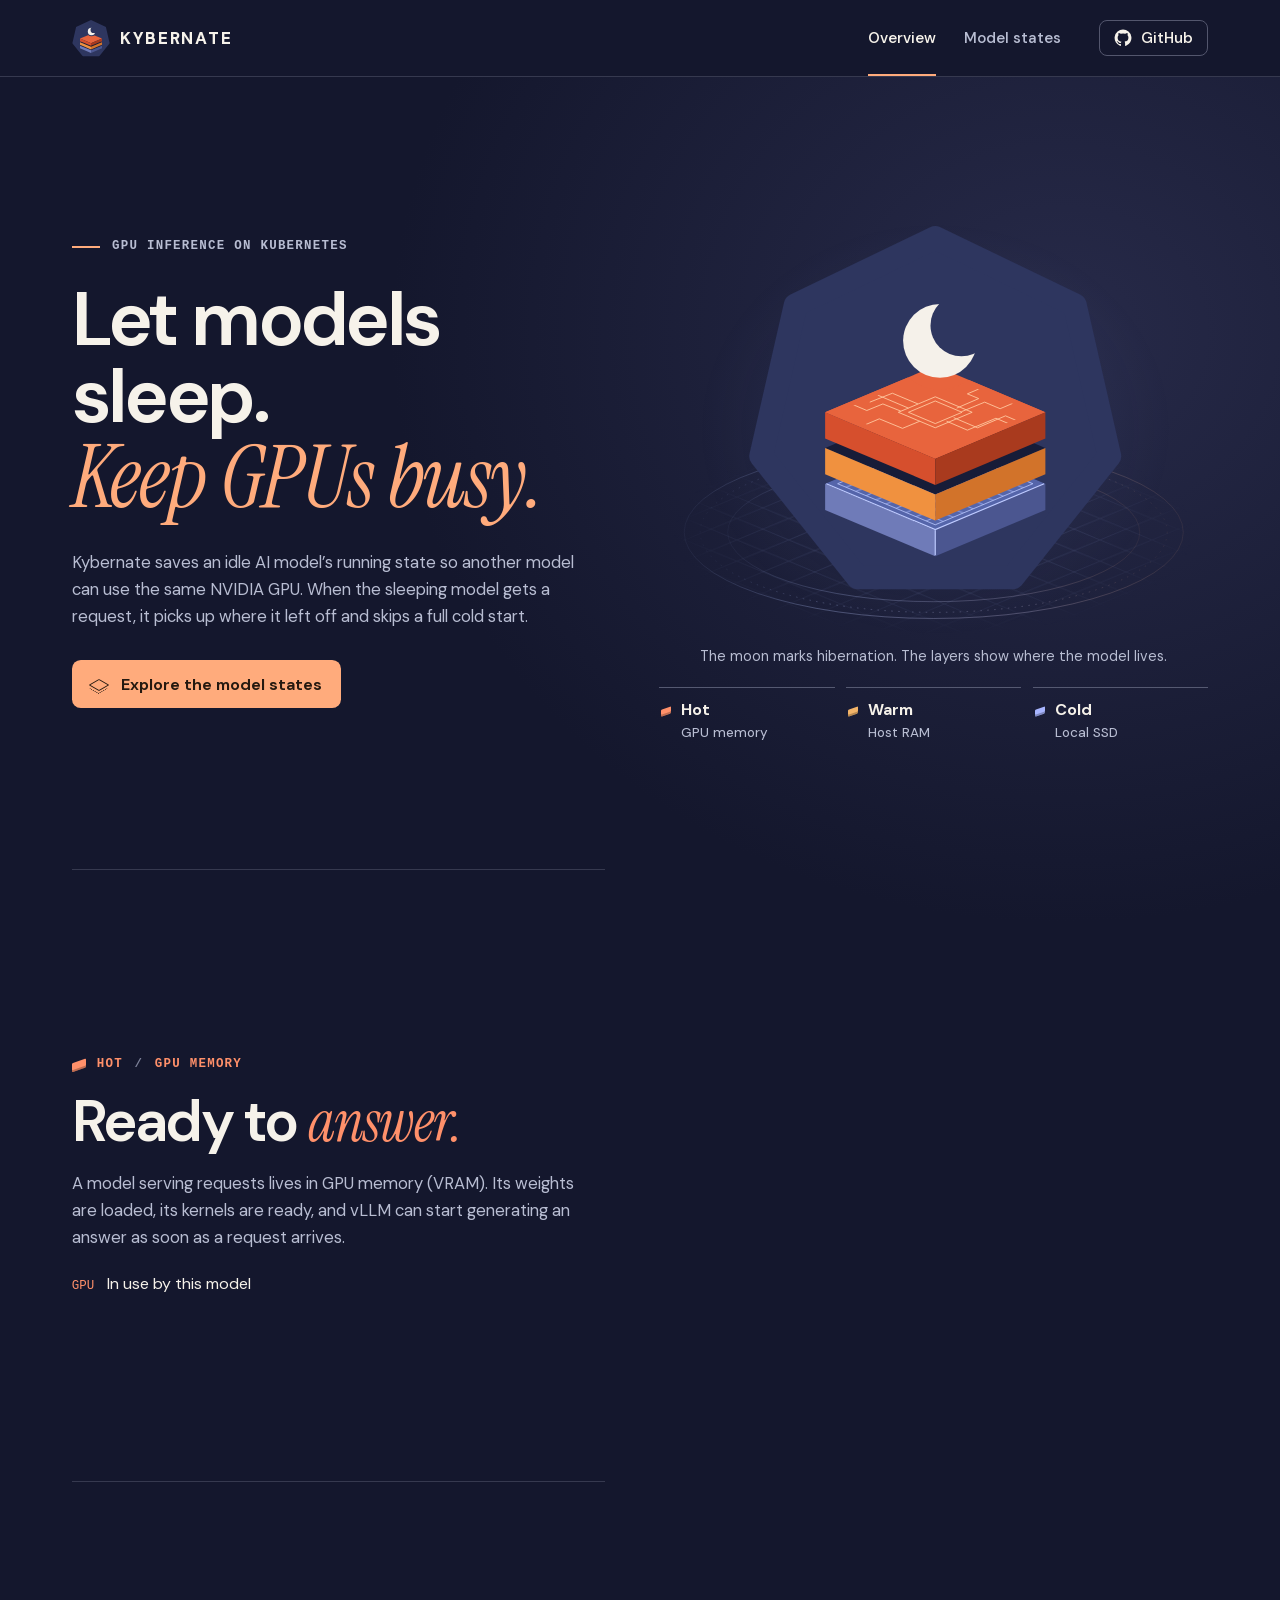
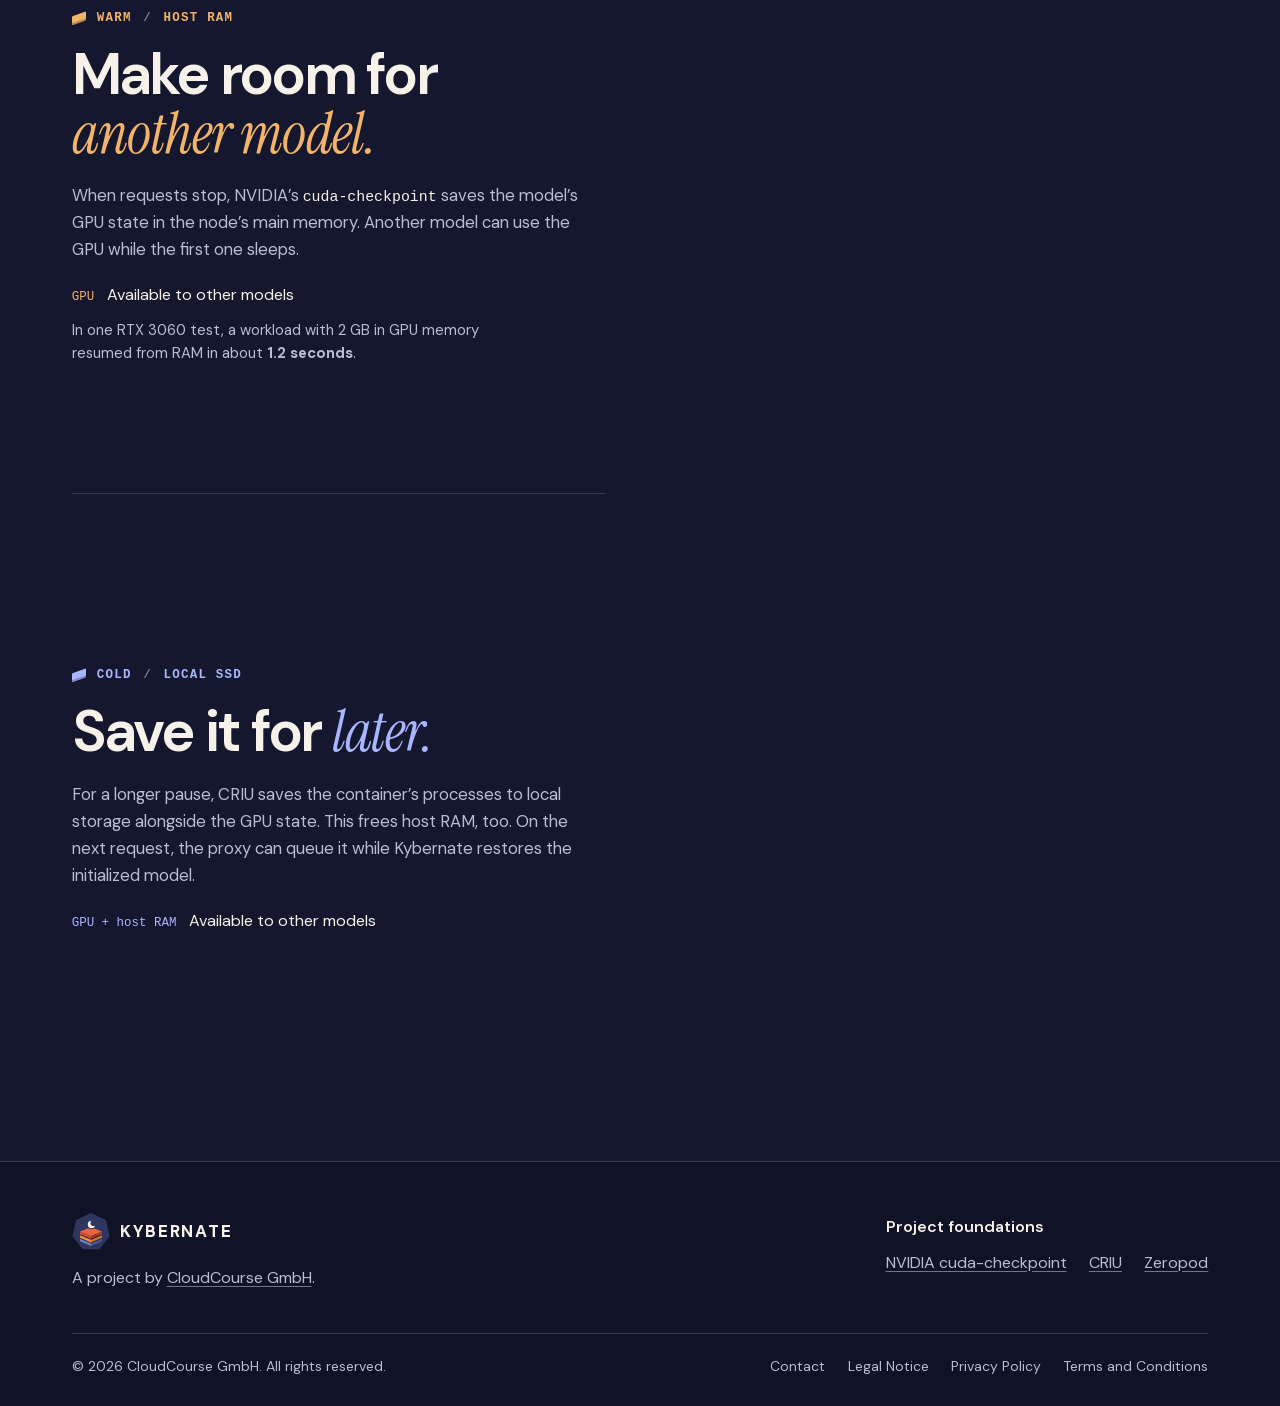
==== overview/index.html @ 36a00a12 "Introduce GPU hibernation with an interactive English overview" ====
<!doctype html>
<html lang="en">
<head>
  <meta charset="utf-8">
  <meta name="viewport" content="width=device-width, initial-scale=1">
  <meta name="theme-color" content="#14172d">
  <meta name="description" content="See how Kybernate lets AI models share NVIDIA GPUs on Kubernetes by moving idle models from GPU memory to RAM or local storage and resuming them on demand.">
  <title>Kybernate — GPU hibernation for Kubernetes</title>
  <link rel="icon" type="image/svg+xml" href="../mark.svg">
  <link rel="stylesheet" href="./overview.css">
  <script src="./overview.js" defer></script>
</head>
<body>
  <a class="skip" href="#overview">Skip to overview</a>
  <header class="site-header">
    <div class="shell header-row">
      <a class="brand" href="#overview" aria-label="Kybernate overview"><img src="../mark.svg" width="38" height="38" alt="">Kybernate</a>
      <nav class="primary" aria-label="Main navigation">
        <a href="#overview" data-nav="overview">Overview</a>
        <a href="#hot" data-nav="states">Model states</a>
      </nav>
      <a class="github-link" href="https://github.com/kybernate">
        <svg width="18" height="18" viewBox="0 0 24 24" fill="currentColor" aria-hidden="true"><path d="M12 .8a11.2 11.2 0 0 0-3.54 21.83c.56.1.77-.24.77-.54v-2.1c-3.14.68-3.8-1.33-3.8-1.33-.51-1.31-1.25-1.66-1.25-1.66-1.03-.7.08-.69.08-.69 1.14.08 1.73 1.17 1.73 1.17 1.01 1.73 2.65 1.23 3.3.94.1-.73.4-1.23.72-1.51-2.51-.28-5.15-1.25-5.15-5.57 0-1.23.44-2.24 1.16-3.03-.11-.29-.5-1.44.12-3 0 0 .95-.3 3.09 1.16a10.66 10.66 0 0 1 5.62 0c2.14-1.46 3.08-1.16 3.08-1.16.62 1.56.24 2.71.12 3 .72.79 1.16 1.8 1.16 3.03 0 4.33-2.65 5.28-5.18 5.56.41.35.77 1.04.77 2.1v3.09c0 .3.2.65.78.54A11.2 11.2 0 0 0 12 .8Z"/></svg>
        <span>GitHub</span>
      </a>
    </div>
  </header>

  <main class="walkthrough" id="overview" tabindex="-1">
    <div class="shell story-grid">
      <section class="intro chapter" aria-labelledby="intro-title">
        <div class="chapter-body">
          <p class="eyebrow"><span class="rule" aria-hidden="true"></span>GPU inference on Kubernetes</p>
          <h1 id="intro-title">Let models sleep.<br><em>Keep GPUs busy.</em></h1>
          <p class="lede">Kybernate saves an idle AI model’s running state so another model can use the same NVIDIA GPU. When the sleeping model gets a request, it picks up where it left off and skips a full cold start.</p>
          <a class="explore" href="#hot"><span class="layers-icon" aria-hidden="true"></span>Explore the model states</a>
        </div>
      </section>

      <figure class="figure" aria-label="The Kybernate logo and its three model states">
        <svg class="ky-stack-art" xmlns="http://www.w3.org/2000/svg" viewBox="0 0 720 580" aria-hidden="true" focusable="false">
          <style>
            .ky-stack-art .stack-shell {
              opacity: calc(1 - .84 * var(--spread, 0));
              transform-origin: 512px 360px;
              transform: translateY(calc(-30px * var(--spread, 0))) scale(calc(1 - .09 * var(--spread, 0)));
            }
            .ky-stack-art .stack-moon { transform: translate(calc(18px * var(--spread, 0)), calc(-128px * var(--spread, 0))); }
            .ky-stack-art .stack-hot { --ink: var(--hot-active, 0); transform: translate(calc(18px * var(--spread, 0)), calc(-99px * var(--spread, 0))); }
            .ky-stack-art .stack-warm { --ink: var(--warm-active, 0); }
            .ky-stack-art .stack-cold { --ink: var(--cold-active, 0); transform: translate(calc(-20px * var(--spread, 0)), calc(91px * var(--spread, 0))); }
            .ky-stack-art .stack-surface {
              transform-origin: 512px 370px;
              transform: scaleX(calc(1 + .09 * var(--spread, 0) + .035 * var(--ink, 0)));
            }
            .ky-stack-art .stack-bevel { opacity: calc(.5 * var(--spread, 0) + .5 * var(--ink, 0)); }
            .ky-stack-art .stack-etch { opacity: calc(.67 * var(--spread, 0) + .33 * var(--ink, 0)); }
            .ky-stack-art .stack-cut-fill { opacity: var(--spread, 0); }
            .ky-stack-art .stack-guides { opacity: calc(.48 * var(--spread, 0)); }
            .ky-stack-art .stack-active { opacity: var(--ink, 0); }
            .ky-stack-art .stack-active, .ky-stack-art .stack-bevel { transition: opacity .18s linear; }
            @media (prefers-reduced-motion: reduce) {
              .ky-stack-art .stack-active, .ky-stack-art .stack-bevel { transition: none; }
            }
          </style>
          <defs>
            <path id="ksa-badge" d="M512 77 746.55 189.95 804.48 443.76 642.16 647.29H381.84L219.52 443.76 277.45 189.95Z"/>
            <path id="ksa-top" d="M512 292 697 370 512 448 327 370Z"/>
            <path id="ksa-left" d="M327 370 512 448V492L327 414Z"/>
            <path id="ksa-right" d="M512 448 697 370V414L512 492Z"/>
            <path id="ksa-edge" d="m329 370 183 77 183-77m-183 78v42"/>
            <path id="ksa-rim" d="m512 301 164 69-164 69-164-69Z"/>
            <mask id="ksa-notch" maskUnits="userSpaceOnUse" x="192" y="40" width="640" height="640">
              <rect x="192" y="40" width="640" height="640" fill="white"/>
              <circle cx="520" cy="250" r="82" fill="black"/>
            </mask>
            <mask id="ksa-moon-cut" maskUnits="userSpaceOnUse" x="192" y="40" width="640" height="640">
              <rect x="192" y="40" width="640" height="640" fill="white"/>
              <circle cx="556" cy="224" r="52" fill="black"/>
            </mask>
            <radialGradient id="ksa-haze">
              <stop stop-color="#7786cf" stop-opacity=".19"/>
              <stop offset=".6" stop-color="#58669d" stop-opacity=".075"/>
              <stop offset="1" stop-color="#58669d" stop-opacity="0"/>
            </radialGradient>
            <radialGradient id="ksa-grid-fade">
              <stop stop-color="white"/>
              <stop offset=".52" stop-color="white" stop-opacity=".8"/>
              <stop offset="1" stop-color="black"/>
            </radialGradient>
            <mask id="ksa-floor" maskUnits="userSpaceOnUse" x="16" y="298" width="688" height="278">
              <ellipse cx="360" cy="439" rx="343" ry="135" fill="url(#ksa-grid-fade)"/>
            </mask>
            <pattern id="ksa-grid" width="68" height="28" patternUnits="userSpaceOnUse">
              <path d="M0 14 34 0 68 14 34 28Z" fill="none" stroke="#7d8dc2" stroke-opacity=".36" stroke-width=".7"/>
            </pattern>
            <linearGradient id="ksa-polish" x1="0" x2="1" y1="0" y2="1">
              <stop stop-color="#fff9df" stop-opacity=".68"/>
              <stop offset=".38" stop-color="#ffefd2" stop-opacity=".21"/>
              <stop offset="1" stop-color="#8796e3" stop-opacity=".04"/>
            </linearGradient>
            <linearGradient id="ksa-ground-ink">
              <stop stop-color="#7887bb" stop-opacity=".08"/>
              <stop offset=".27" stop-color="#8b98c8" stop-opacity=".46"/>
              <stop offset=".71" stop-color="#aaa4c4" stop-opacity=".38"/>
              <stop offset="1" stop-color="#e9a277" stop-opacity=".09"/>
            </linearGradient>
            <pattern id="ksa-cold-engraving" width="34" height="14" patternUnits="userSpaceOnUse">
              <path d="m0 7 17-7L34 7 17 14Z" fill="none" stroke="#a6b5fa" stroke-width="1.3"/>
            </pattern>
            <clipPath id="ksa-inner"><use href="#ksa-rim"/></clipPath>
          </defs>

          <ellipse cx="362" cy="303" rx="309" ry="270" fill="url(#ksa-haze)"/>
          <rect x="16" y="298" width="688" height="278" fill="url(#ksa-grid)" mask="url(#ksa-floor)"/>
          <g fill="none" stroke="url(#ksa-ground-ink)">
            <ellipse cx="360" cy="438" rx="327" ry="113" stroke-width="1.2"/>
            <ellipse cx="360" cy="438" rx="306" ry="105" stroke-dasharray="2 7"/>
            <ellipse cx="360" cy="438" rx="270" ry="91"/>
          </g>

          <g transform="translate(362 273) scale(.78) translate(-512 -360)">
            <g class="stack-shell">
              <use href="#ksa-badge" fill="#2e365f" stroke="#2e365f" stroke-width="40" stroke-linejoin="round"/>
            </g>
            <g class="stack-guides" fill="none" stroke="#a2addc" stroke-width="1.25" stroke-dasharray="4 7">
              <path d="M345 267 326 430 307 582M715 267 696 430 677 582M530 349 512 506 492 658"/>
            </g>

            <g class="stack-cold">
              <g transform="translate(0 120)">
                <g class="stack-surface">
                  <use href="#ksa-top" fill="#171c38"/>
                  <use href="#ksa-left" fill="#6f7bb8"/>
                  <use href="#ksa-right" fill="#4b5690"/>
                  <use class="stack-active" href="#ksa-top" fill="#5565aa"/>
                  <use class="stack-etch" href="#ksa-rim" fill="url(#ksa-cold-engraving)"/>
                  <g class="stack-bevel" fill="none" stroke="#becaff">
                    <use href="#ksa-rim" stroke-width="1.3"/>
                    <use href="#ksa-edge" stroke-width="2"/>
                  </g>
                </g>
              </g>
            </g>
            <g class="stack-warm">
              <g transform="translate(0 60)">
                <g class="stack-surface">
                  <use href="#ksa-top" fill="#171c38"/>
                  <use href="#ksa-left" fill="#f0913f"/>
                  <use href="#ksa-right" fill="#d2732a"/>
                  <use class="stack-active" href="#ksa-top" fill="#92572e"/>
                  <g class="stack-etch" fill="none" stroke="#f5b778" stroke-width="1.65" stroke-linejoin="round">
                    <path d="m512 322 82 35-25 11-82-35Zm-37 16 82 35-25 11-82-35Zm-38 16 82 35-25 11-82-35Z"/>
                    <path d="m610 364 27 12-96 40-27-11" stroke-dasharray="3 6"/>
                  </g>
                  <g class="stack-bevel" fill="none" stroke="#ffbf79">
                    <use href="#ksa-rim" stroke-width="1.3"/>
                    <use href="#ksa-edge" stroke-width="2"/>
                  </g>
                </g>
              </g>
            </g>
            <g class="stack-hot">
              <g class="stack-surface">
                <use class="stack-cut-fill" href="#ksa-top" fill="#e8643d"/>
                <g mask="url(#ksa-notch)">
                  <use href="#ksa-top" fill="#e8643d"/>
                  <use href="#ksa-left" fill="#d64f2d"/>
                  <use href="#ksa-right" fill="#a93a1e"/>
                </g>
                <use class="stack-active" href="#ksa-top" fill="url(#ksa-polish)"/>
                <g class="stack-etch" fill="none" stroke="#ffc8a0" stroke-width="1.5" stroke-linejoin="round" clip-path="url(#ksa-inner)">
                  <path d="m512 344 62 26-62 26-62-26Zm0 7 45 19-45 19-45-19Z"/>
                  <path d="m483 356-43-18-38 15m65 10-52-22m39 27-30-12-27 11-40-17m129 35-29 12-39-16-38 16m151-12 35 15 48-20 42 18m-113-19 40 17 47-20 40 17m-114-24 39-16 26 11 47-20m-120 19 37-16-19-8 38-16"/>
                </g>
                <g class="stack-bevel" fill="none" stroke="#ffd2ac">
                  <use href="#ksa-rim" stroke-width="1.3"/>
                  <use href="#ksa-edge" stroke-width="2"/>
                </g>
              </g>
            </g>
            <g class="stack-moon">
              <circle cx="520" cy="250" r="62" fill="#f5f1ea" mask="url(#ksa-moon-cut)"/>
            </g>
          </g>
        </svg>
        <figcaption>
          <span class="figure-caption">The moon marks hibernation. The layers show where the model lives.</span>
          <nav class="layer-key" aria-label="Jump to a model state">
            <a class="tone-hot" href="#hot"><i aria-hidden="true"></i><span>Hot<small>GPU memory</small></span></a>
            <a class="tone-warm" href="#warm"><i aria-hidden="true"></i><span>Warm<small>Host RAM</small></span></a>
            <a class="tone-cold" href="#cold"><i aria-hidden="true"></i><span>Cold<small>Local SSD</small></span></a>
          </nav>
        </figcaption>
      </figure>

      <section class="chapter tier tone-hot" id="hot" tabindex="-1" aria-labelledby="hot-title">
        <div class="chapter-body">
          <p class="eyebrow"><span class="swatch" aria-hidden="true"></span>Hot <span class="divider">/</span> GPU memory</p>
          <h2 id="hot-title">Ready to <em>answer.</em></h2>
          <p class="lede">A model serving requests lives in GPU memory (VRAM). Its weights are loaded, its kernels are ready, and vLLM can start generating an answer as soon as a request arrives.</p>
          <p class="resource"><span>GPU</span> In use by this model</p>
        </div>
      </section>

      <section class="chapter tier tone-warm" id="warm" tabindex="-1" aria-labelledby="warm-title">
        <div class="chapter-body">
          <p class="eyebrow"><span class="swatch" aria-hidden="true"></span>Warm <span class="divider">/</span> Host RAM</p>
          <h2 id="warm-title">Make room for <em>another model.</em></h2>
          <p class="lede">When requests stop, NVIDIA’s <code>cuda-checkpoint</code> saves the model’s GPU state in the node’s main memory. Another model can use the GPU while the first one sleeps.</p>
          <p class="resource"><span>GPU</span> Available to other models</p>
          <p class="measurement">In one RTX 3060 test, a workload with 2 GB in GPU memory resumed from RAM in about <strong>1.2 seconds</strong>.</p>
        </div>
      </section>

      <section class="chapter tier tone-cold" id="cold" tabindex="-1" aria-labelledby="cold-title">
        <div class="chapter-body">
          <p class="eyebrow"><span class="swatch" aria-hidden="true"></span>Cold <span class="divider">/</span> Local SSD</p>
          <h2 id="cold-title">Save it for <em>later.</em></h2>
          <p class="lede">For a longer pause, CRIU saves the container’s processes to local storage alongside the GPU state. This frees host RAM, too. On the next request, the proxy can queue it while Kybernate restores the initialized model.</p>
          <p class="resource"><span>GPU + host RAM</span> Available to other models</p>
        </div>
      </section>
    </div>
  </main>

  <footer class="site-footer">
    <div class="shell">
      <div class="footer-main">
        <div>
          <a class="brand" href="#overview"><img src="../mark.svg" width="38" height="38" alt="">Kybernate</a>
          <p>A project by <a href="https://cloudcourse.de/">CloudCourse GmbH</a>.</p>
        </div>
        <div class="foundation">
          <h2>Project foundations</h2>
          <ul>
            <li><a href="https://github.com/NVIDIA/cuda-checkpoint">NVIDIA cuda-checkpoint</a></li>
            <li><a href="https://criu.org/">CRIU</a></li>
            <li><a href="https://github.com/kybernate/zeropod">Zeropod</a></li>
          </ul>
        </div>
      </div>
      <div class="footer-legal">
        <p>© 2026 CloudCourse GmbH. All rights reserved.</p>
        <nav aria-label="Contact and legal information">
          <a href="https://cloudcourse.de/kontakt" hreflang="de">Contact</a>
          <a href="https://cloudcourse.de/legal/impressum" hreflang="de">Legal Notice</a>
          <a href="https://cloudcourse.de/legal/datenschutz" hreflang="de">Privacy Policy</a>
          <a href="https://cloudcourse.de/legal/agb" hreflang="de">Terms and Conditions</a>
        </nav>
      </div>
    </div>
  </footer>
</body>
</html>
---- overview/overview.css ----
@font-face {
  font-family: 'DM Sans';
  font-weight: 400 750;
  font-display: swap;
  src: url('./fonts/dm-sans.woff2') format('woff2');
}

@font-face {
  font-family: 'Instrument Serif';
  font-style: italic;
  font-weight: 400;
  font-display: swap;
  src: url('./fonts/instrument-serif-italic.woff2') format('woff2');
}

:root {
  color-scheme: dark;
  --night: #14172d;
  --deep: #101226;
  --paper: #f6f2ea;
  --muted: #b8bdd2;
  --line: #36394f;
  --ember: #ffab7c;
  --gutter: clamp(1.25rem, 5.6vw, 6.5rem);
  --header: 4.75rem;
  --mono: ui-monospace, 'SFMono-Regular', Menlo, Consolas, monospace;
  font-family: 'DM Sans', 'Avenir Next', 'Segoe UI', system-ui, sans-serif;
  color: var(--paper);
  background: var(--night);
  -webkit-text-size-adjust: 100%;
}

* { box-sizing: border-box; }
body, h1, h2, p, figure, ul { margin: 0; }
a { color: inherit; text-decoration-color: #70768f; text-underline-offset: .2em; }
a:hover { color: var(--ember); }
:focus-visible { outline: 2px solid var(--ember); outline-offset: 4px; }
main:focus, section[tabindex]:focus { outline: none; }
.shell { width: min(88rem, 100% - 2 * var(--gutter)); margin-inline: auto; }
.skip { position: fixed; top: -5rem; left: .75rem; z-index: 10; padding: .7rem 1rem; background: var(--paper); color: var(--deep); }
.skip:focus { top: .75rem; }
.site-header { position: sticky; top: 0; z-index: 5; background: var(--night); border-bottom: 1px solid var(--line); }
.header-row { display: flex; align-items: center; gap: clamp(1.25rem, 3vw, 3rem); height: var(--header); }
.brand { display: inline-flex; align-items: center; gap: .65rem; color: var(--paper); text-decoration: none; font-size: 1.05rem; font-weight: 750; text-transform: uppercase; letter-spacing: .1em; }
.brand img { display: block; }
.primary { align-self: stretch; display: flex; gap: clamp(1rem, 2.2vw, 2.5rem); margin-left: auto; }
.primary a, .github-link { display: inline-flex; align-items: center; text-decoration: none; font-size: .9375rem; font-weight: 550; }
.primary a { position: relative; white-space: nowrap; color: var(--muted); }
.primary a:hover, .primary a[aria-current] { color: var(--paper); }
.primary a[aria-current]::after { content: ''; position: absolute; height: 2px; bottom: 0; inset-inline: 0; background: var(--ember); }
.github-link { gap: .55rem; padding: .48rem .88rem; border-radius: .5rem; border: 1px solid #53566d; line-height: 1.25; }
.github-link:hover { border-color: var(--ember); }

.walkthrough {
  position: relative;
  background: radial-gradient(ellipse 64% 45rem at 83% 16rem, #272a49 0%, transparent 82%), var(--night);
  scroll-margin-top: var(--header);
}
.story-grid {
  display: grid;
  grid-template-columns: minmax(0, 1fr) minmax(0, 1.03fr);
  column-gap: clamp(1.75rem, 4.2vw, 5rem);
  padding-bottom: 3.5rem;
}
.chapter { grid-column: 1; display: flex; align-items: center; min-width: 0; }
.chapter-body { width: 100%; padding-block: 3rem; }
.intro { grid-row: 1; min-height: max(33rem, calc(100svh - var(--header) - 2rem)); }
.eyebrow { color: var(--muted); display: flex; align-items: center; gap: .72rem; font: 550 .78rem/1.4 var(--mono); letter-spacing: .1em; text-transform: uppercase; }
.rule { width: 1.8rem; height: 2px; background: var(--ember); }
h1, .tier h2 { font-weight: 630; line-height: 1.01; letter-spacing: -.048em; text-wrap: balance; }
h1 { font-size: clamp(3.2rem, 5.9vw, 6.2rem); margin-block: 1.6rem 1.7rem; }
h1 em, .tier h2 em { color: var(--ember); font-family: 'Instrument Serif', Georgia, serif; font-weight: 400; letter-spacing: -.014em; }
h1 em { font-size: 1.15em; }
.lede { max-width: 46ch; color: var(--muted); font-size: clamp(1.045rem, 1.25vw, 1.27rem); line-height: 1.62; text-wrap: pretty; }
.explore { display: inline-flex; gap: .76rem; align-items: center; background: var(--ember); color: #251910; font-weight: 650; padding: .82rem 1.2rem; border-radius: .55rem; text-decoration: none; margin-top: 1.9rem; }
.explore:hover { color: #251910; background: #ffc6a3; }
.layers-icon { display: block; position: relative; width: 1.1rem; height: 1.15rem; }
.layers-icon::before, .layers-icon::after { content: ''; position: absolute; left: 2px; top: 4px; width: 10px; height: 10px; transform: rotate(30deg) skewX(-30deg) scaleY(.865); border: 1.5px solid currentColor; border-radius: 1px; }
.layers-icon::before { top: 8px; border-top: 0; border-left: 0; }
.tone-hot { --tone: #ff906a; }
.tone-warm { --tone: #f3b469; }
.tone-cold { --tone: #a8b5ff; }
.tier { min-height: clamp(28rem, 68svh, 48rem); scroll-margin-top: calc(var(--header) + 10svh); border-top: 1px solid var(--line); }
.tier h2 { margin: 1.2rem 0; font-size: clamp(2.8rem, 4.5vw, 4.75rem); max-width: 13ch; }
.tier h2 em { color: var(--tone); }
.tier .eyebrow { color: var(--tone); }
.swatch, .layer-key i { flex: none; width: .85rem; height: .55rem; background: var(--tone); transform: skewY(-19deg); border-radius: 1px; box-shadow: inset 0 -2px rgb(0 0 0 / 25%); }
.divider { color: #7d829a; }
code { font: .89em var(--mono); color: var(--paper); }
.resource { display: flex; align-items: baseline; flex-wrap: wrap; gap: .45rem .8rem; color: var(--paper); line-height: 1.45; margin-top: 1.25rem; }
.resource span { font: .78rem var(--mono); color: var(--tone); }
.measurement { margin-top: .8rem; max-width: 45ch; font-size: .93rem; line-height: 1.55; color: var(--muted); }

.figure {
  --spread: 1;
  grid-column: 2; grid-row: 1 / span 4; align-self: start; position: sticky; top: var(--header);
  display: flex; flex-direction: column; justify-content: center;
  min-height: min(39rem, calc(100svh - var(--header)));
  height: calc(100svh - var(--header) - 2rem);
}
.ky-stack-art { display: block; width: 100%; height: auto; max-height: calc(100svh - var(--header) - 11rem); }
.figure-caption { display: block; margin: .3rem auto 1.3rem; text-align: center; color: var(--muted); font-size: .9rem; line-height: 1.45; }
.layer-key { display: grid; grid-template-columns: repeat(3, minmax(0, 1fr)); gap: .7rem; }
.layer-key a { display: flex; align-items: baseline; gap: .6rem; color: var(--paper); text-decoration: none; padding: .7rem .15rem .4rem; border-top: 1px solid #555971; }
.layer-key a:hover, .layer-key a[aria-current] { border-color: var(--tone); }
.layer-key a[aria-current] { box-shadow: inset 0 1px var(--tone); }
.figure .stack-hot { opacity: calc(1 - .48 * (var(--warm-active, 0) + var(--cold-active, 0))); }
.figure .stack-warm { opacity: calc(1 - .48 * (var(--hot-active, 0) + var(--cold-active, 0))); }
.figure .stack-cold { opacity: calc(1 - .48 * (var(--hot-active, 0) + var(--warm-active, 0))); }
.layer-key i { width: .65rem; height: .43rem; }
.layer-key span { font-size: 1rem; font-weight: 680; line-height: 1.3; }
.layer-key small { display: block; font-size: .84rem; color: var(--muted); font-weight: 450; margin-top: .22rem; }

.site-footer { border-top: 1px solid var(--line); color: var(--muted); background: var(--deep); }
.footer-main, .footer-legal { display: flex; justify-content: space-between; flex-wrap: wrap; gap: 1.6rem 3rem; }
.footer-main { padding-block: 3.1rem 2.8rem; }
.footer-main p { margin-top: .8rem; }
.foundation h2 { color: var(--paper); font-size: 1rem; font-weight: 600; margin: .3rem 0 .9rem; }
.foundation ul, .footer-legal nav { display: flex; gap: .65rem 1.4rem; flex-wrap: wrap; padding: 0; list-style: none; }
.footer-legal { border-top: 1px solid var(--line); padding-block: 1.3rem 1.8rem; font-size: .875rem; line-height: 1.6; }
.footer-legal a { text-decoration: none; }
.footer-legal a:hover { text-decoration: underline; }

@media (max-width: 48rem) {
  :root { --header: 3.75rem; --drawing-height: clamp(8rem, 25svh, 15.5rem); --figure-height: calc(var(--drawing-height) + 6.1rem); }
  .header-row { gap: 1rem; }
  .brand { font-size: .94rem; gap: .45rem; }
  .brand img { width: 30px; height: 30px; }
  .primary { gap: 1rem; }
  .primary a, .github-link { font-size: .875rem; }
  .github-link { padding: .45rem .55rem; }
  .walkthrough { background: radial-gradient(ellipse 100% 36rem at 75% 20rem, #222541, transparent), var(--night); }
  .story-grid { display: flex; flex-direction: column; padding-bottom: 1.5rem; }
  .intro { min-height: 0; }
  .intro .chapter-body { padding-block: clamp(2.5rem, 7svh, 4.5rem) 1rem; }
  h1 { margin: 1rem 0 1.15rem; font-size: clamp(2.8rem, 8.8vw, 4.2rem); }
  .intro .lede { max-width: 48ch; }
  .explore { margin-top: 1.1rem; }
  .figure {
    align-self: stretch; z-index: 2; height: var(--figure-height); min-height: 0;
    margin: .5rem calc(-1 * var(--gutter)) 0; padding: 0 var(--gutter);
    background: var(--night); border-bottom: 1px solid var(--line);
  }
  .figure .ky-stack-art { height: var(--drawing-height); max-height: none; }
  .figure-caption { margin: 0 auto .45rem; font-size: .81rem; max-width: 36ch; }
  .layer-key { gap: .7rem; }
  .layer-key a { padding: .34rem 0 .58rem; gap: .45rem; }
  .layer-key small { margin-top: .02rem; }
  .tier { min-height: max(23rem, calc(100svh - var(--header) - var(--figure-height))); scroll-margin-top: calc(var(--header) + var(--figure-height)); }
  .chapter-body { padding-block: 2.5rem; }
  .tier h2 { font-size: clamp(2.5rem, 7.5vw, 3.7rem); max-width: 16ch; }
  .figure + .tier { border-top: 0; }
  .footer-main { padding-block: 2rem; }
  .footer-legal { gap: .85rem; }
}
@media (max-width: 36rem) {
  .primary a:first-child { display: none; }
}
@media (max-width: 26rem) {
  :root { --gutter: 1rem; }
  .header-row { gap: .85rem; }
  .github-link span { position: absolute; width: 1px; height: 1px; overflow: hidden; clip-path: inset(50%); }
  .github-link { padding: .5rem; }
}
@media (max-height: 32rem) {
  .site-header, .figure { position: relative; top: auto; }
  .figure { height: auto; min-height: auto; margin-block: 1rem; }
  .ky-stack-art { max-height: none; }
  .tier { scroll-margin-top: 1rem; }
}
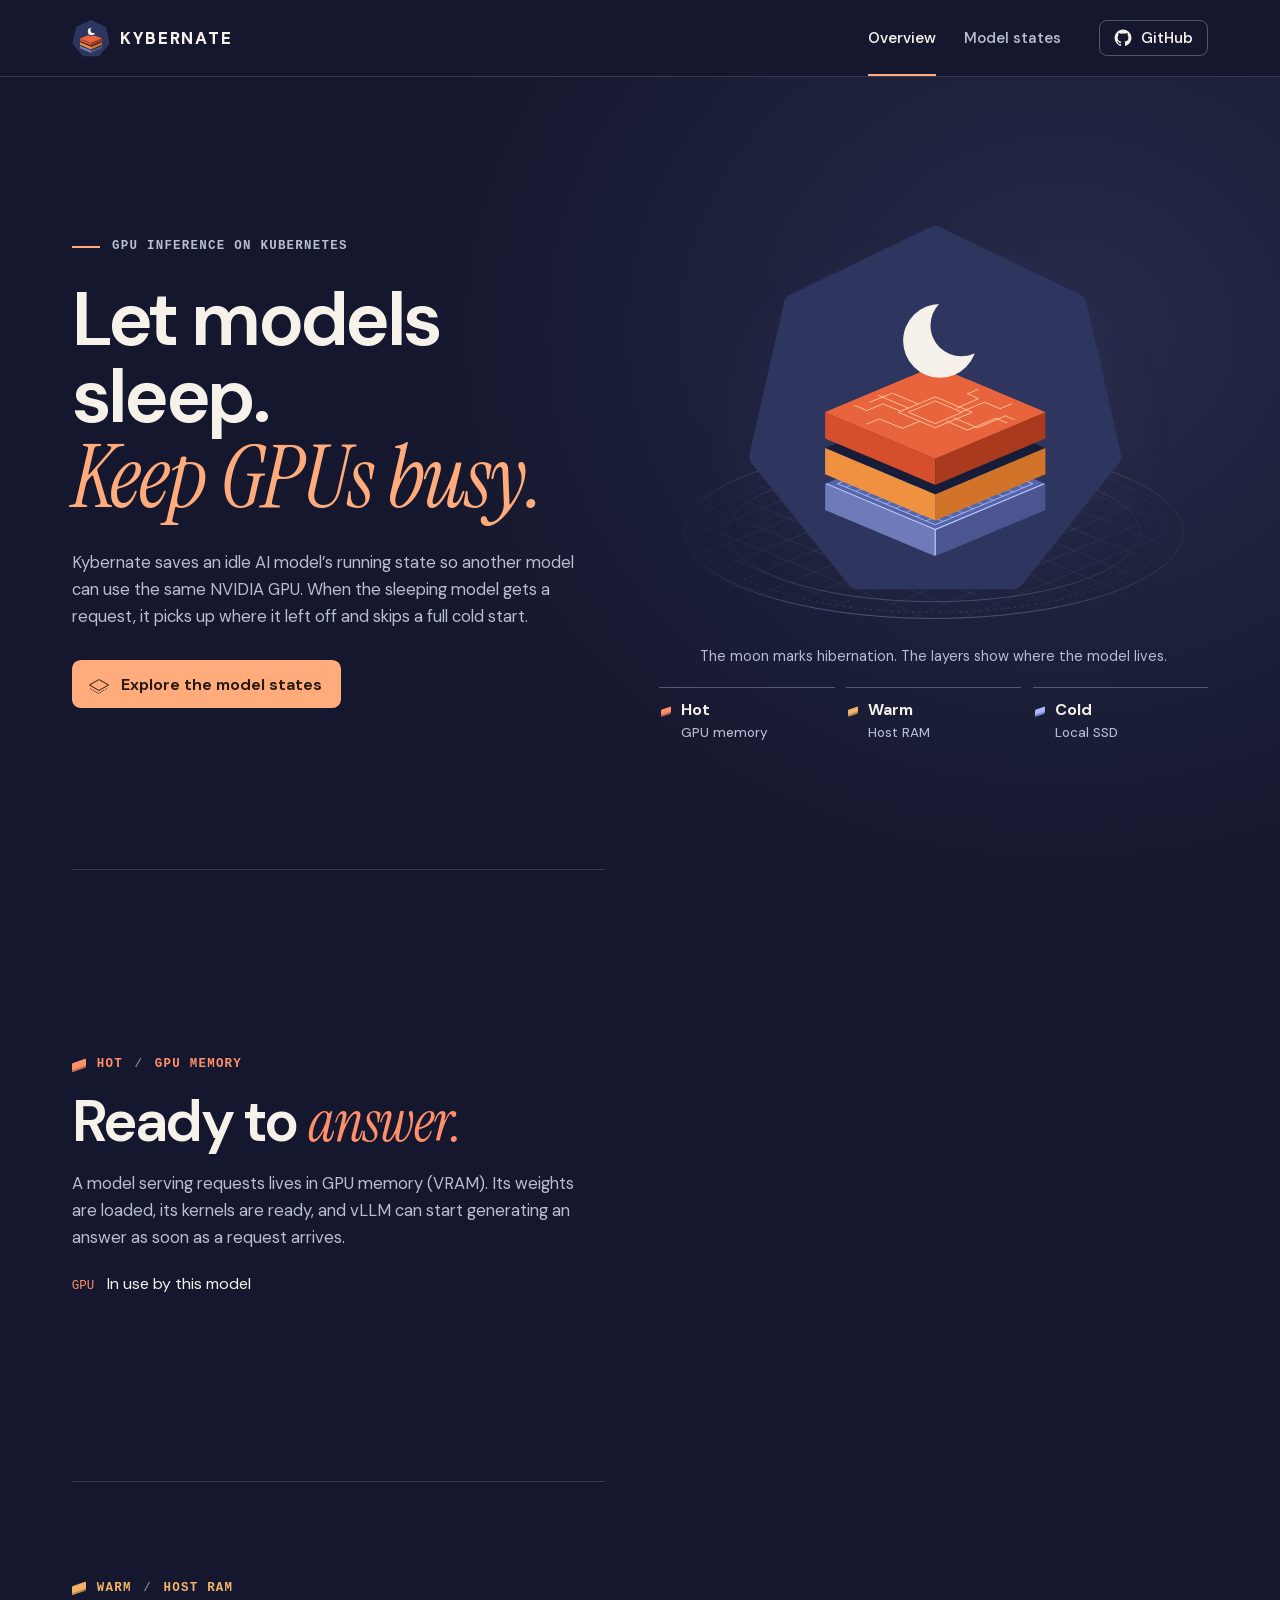
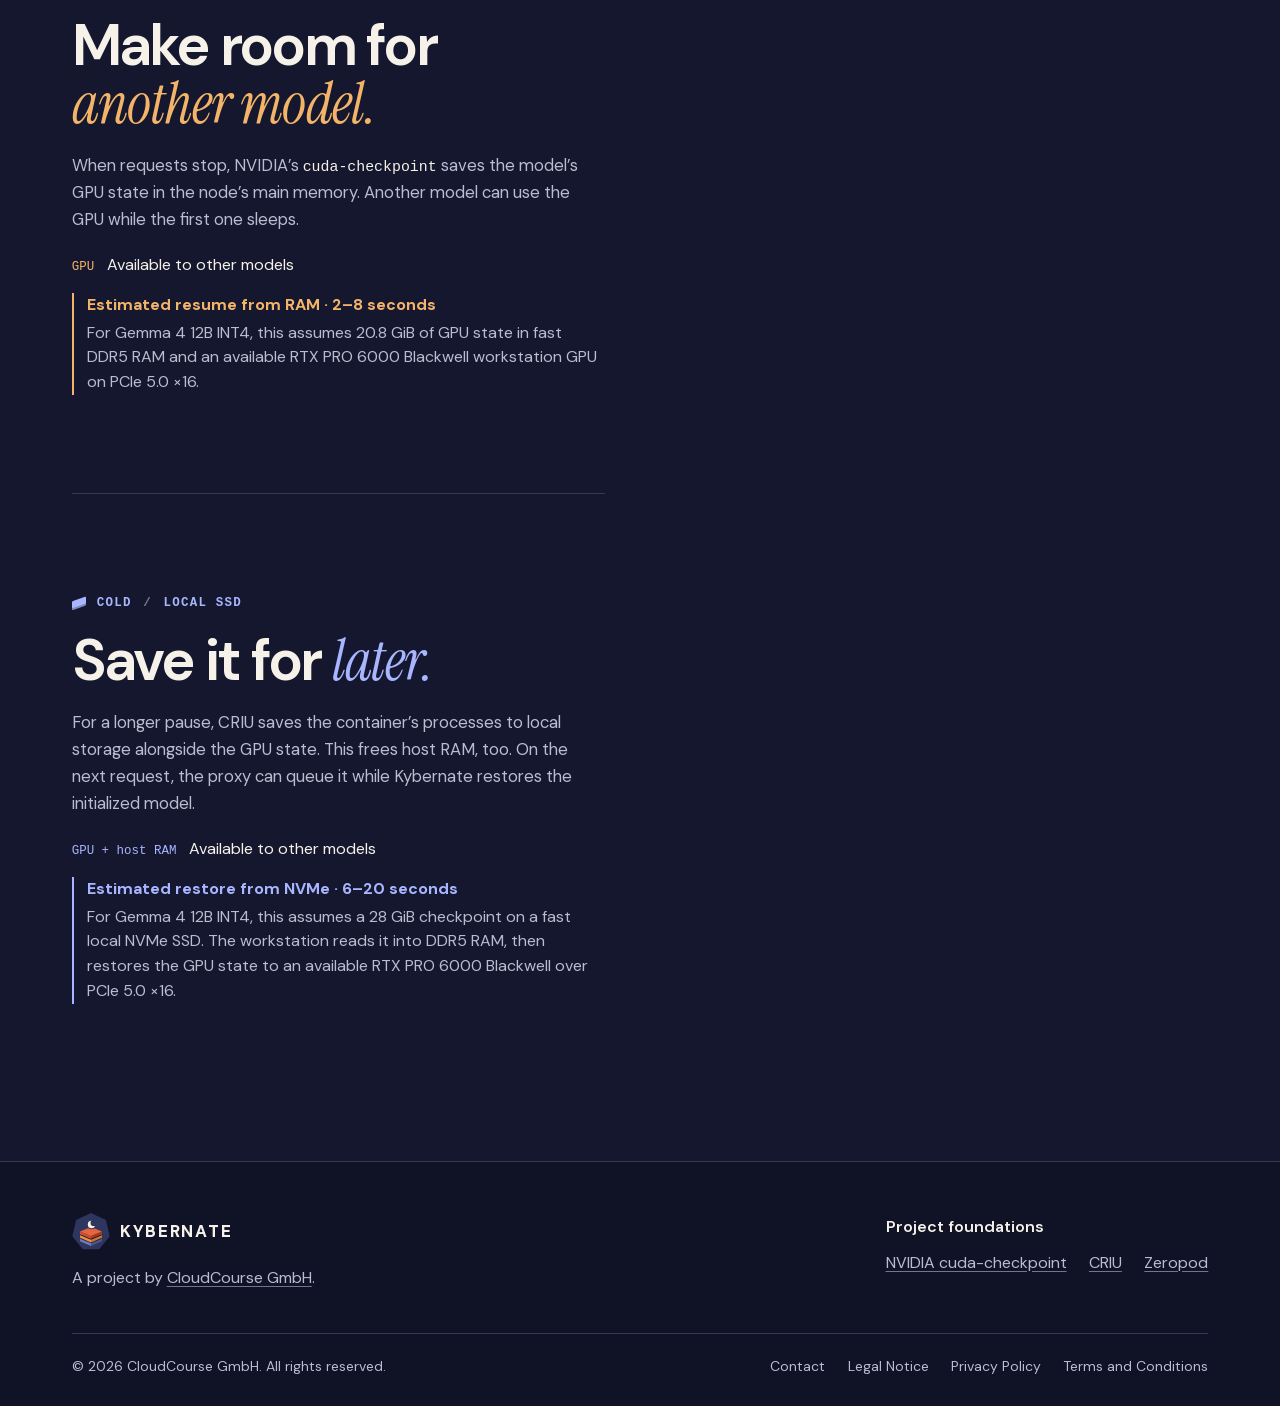
==== commit 756d13eb: "Show Blackwell workstation resume estimates for Gemma 4" ====
--- a/overview/index.html
+++ b/overview/index.html
@@ -209,7 +209,10 @@
           <h2 id="warm-title">Make room for <em>another model.</em></h2>
           <p class="lede">When requests stop, NVIDIA’s <code>cuda-checkpoint</code> saves the model’s GPU state in the node’s main memory. Another model can use the GPU while the first one sleeps.</p>
           <p class="resource"><span>GPU</span> Available to other models</p>
-          <p class="measurement">In one RTX 3060 test, a workload with 2 GB in GPU memory resumed from RAM in about <strong>1.2 seconds</strong>.</p>
+          <p class="estimate">
+            <strong>Estimated resume from RAM · 2–8 seconds</strong>
+            For Gemma 4 12B INT4, this assumes 20.8 GiB of GPU state in fast DDR5 RAM and an available RTX PRO 6000 Blackwell workstation GPU on PCIe 5.0 ×16.
+          </p>
         </div>
       </section>
 
@@ -219,6 +222,10 @@
           <h2 id="cold-title">Save it for <em>later.</em></h2>
           <p class="lede">For a longer pause, CRIU saves the container’s processes to local storage alongside the GPU state. This frees host RAM, too. On the next request, the proxy can queue it while Kybernate restores the initialized model.</p>
           <p class="resource"><span>GPU + host RAM</span> Available to other models</p>
+          <p class="estimate">
+            <strong>Estimated restore from NVMe · 6–20 seconds</strong>
+            For Gemma 4 12B INT4, this assumes a 28 GiB checkpoint on a fast local NVMe SSD. The workstation reads it into DDR5 RAM, then restores the GPU state to an available RTX PRO 6000 Blackwell over PCIe 5.0 ×16.
+          </p>
         </div>
       </section>
     </div>
--- a/overview/overview.css
+++ b/overview/overview.css
@@ -89,7 +89,8 @@
 code { font: .89em var(--mono); color: var(--paper); }
 .resource { display: flex; align-items: baseline; flex-wrap: wrap; gap: .45rem .8rem; color: var(--paper); line-height: 1.45; margin-top: 1.25rem; }
 .resource span { font: .78rem var(--mono); color: var(--tone); }
-.measurement { margin-top: .8rem; max-width: 45ch; font-size: .93rem; line-height: 1.55; color: var(--muted); }
+.estimate { margin-top: 1rem; max-width: 49ch; padding-inline-start: .85rem; border-inline-start: 2px solid var(--tone); font-size: 1rem; line-height: 1.55; color: var(--muted); }
+.estimate strong { display: block; margin-bottom: .2rem; color: var(--tone); }
 
 .figure {
   --spread: 1;
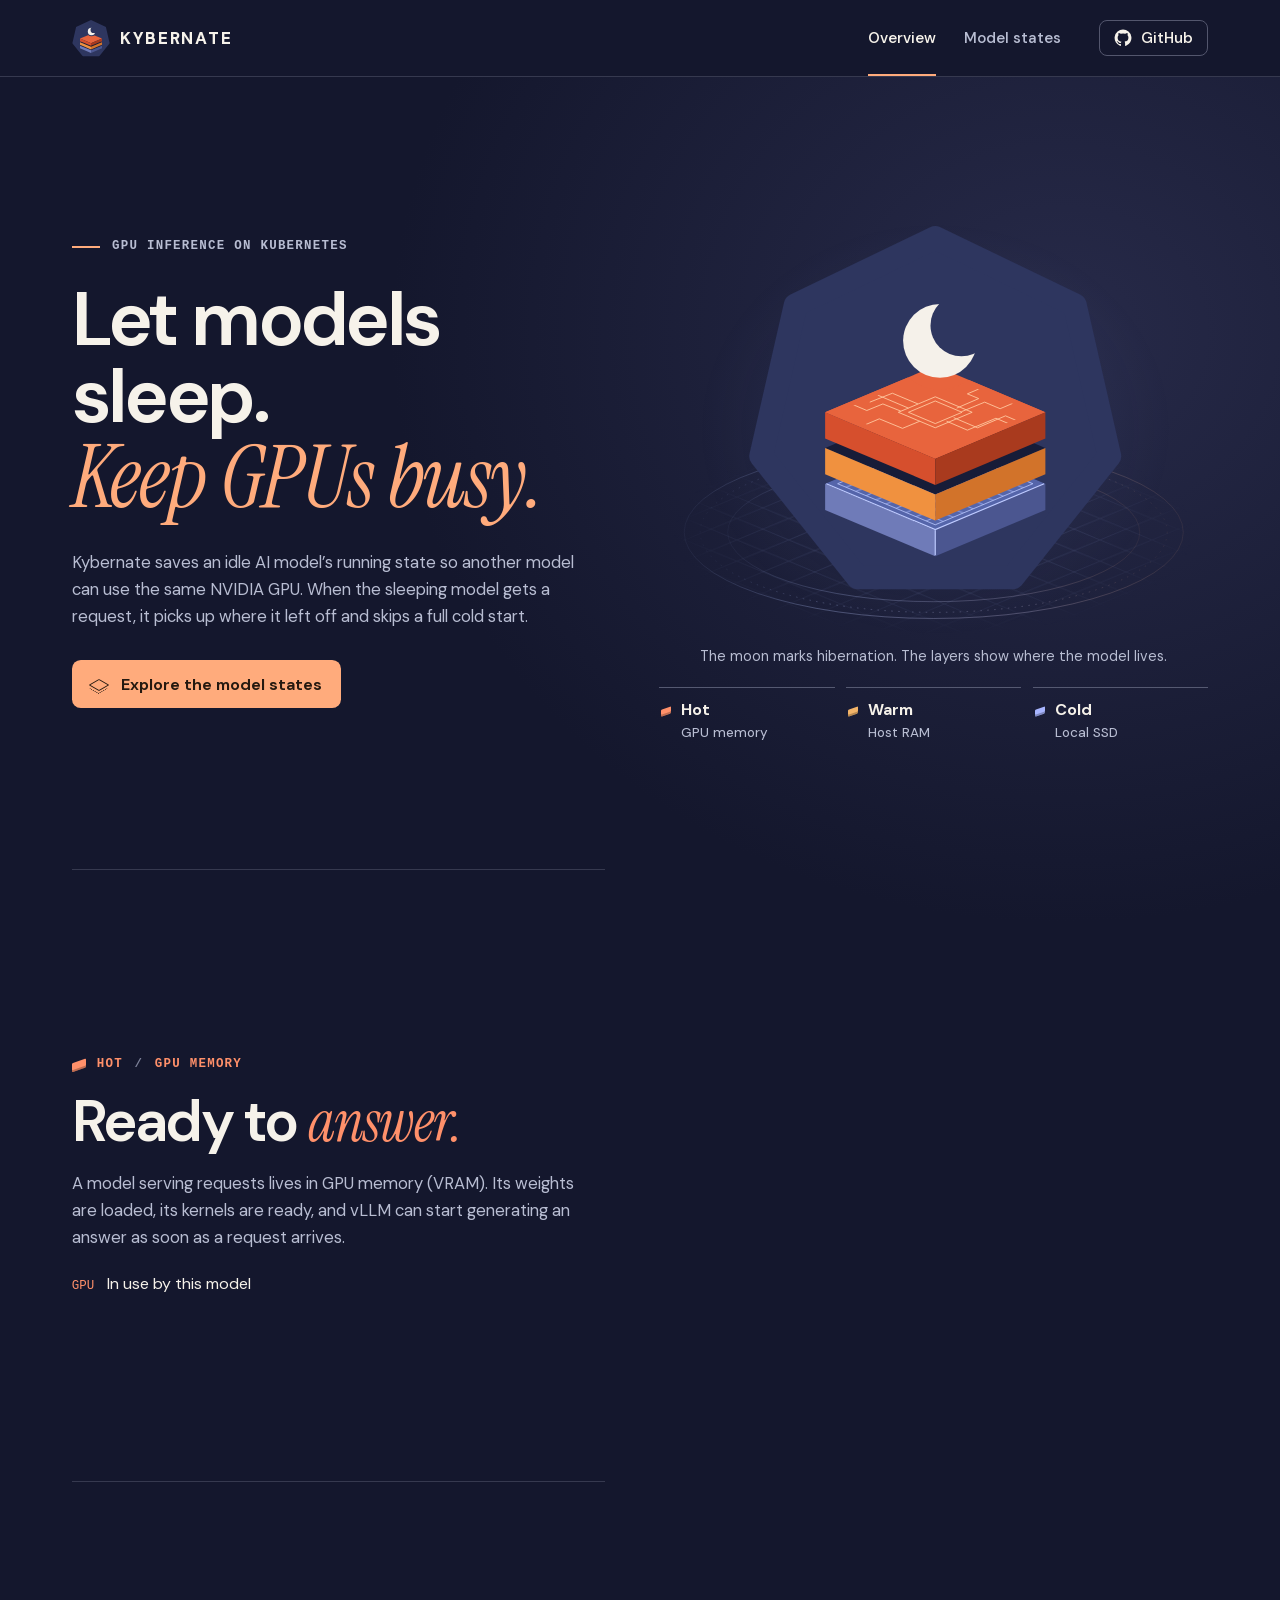
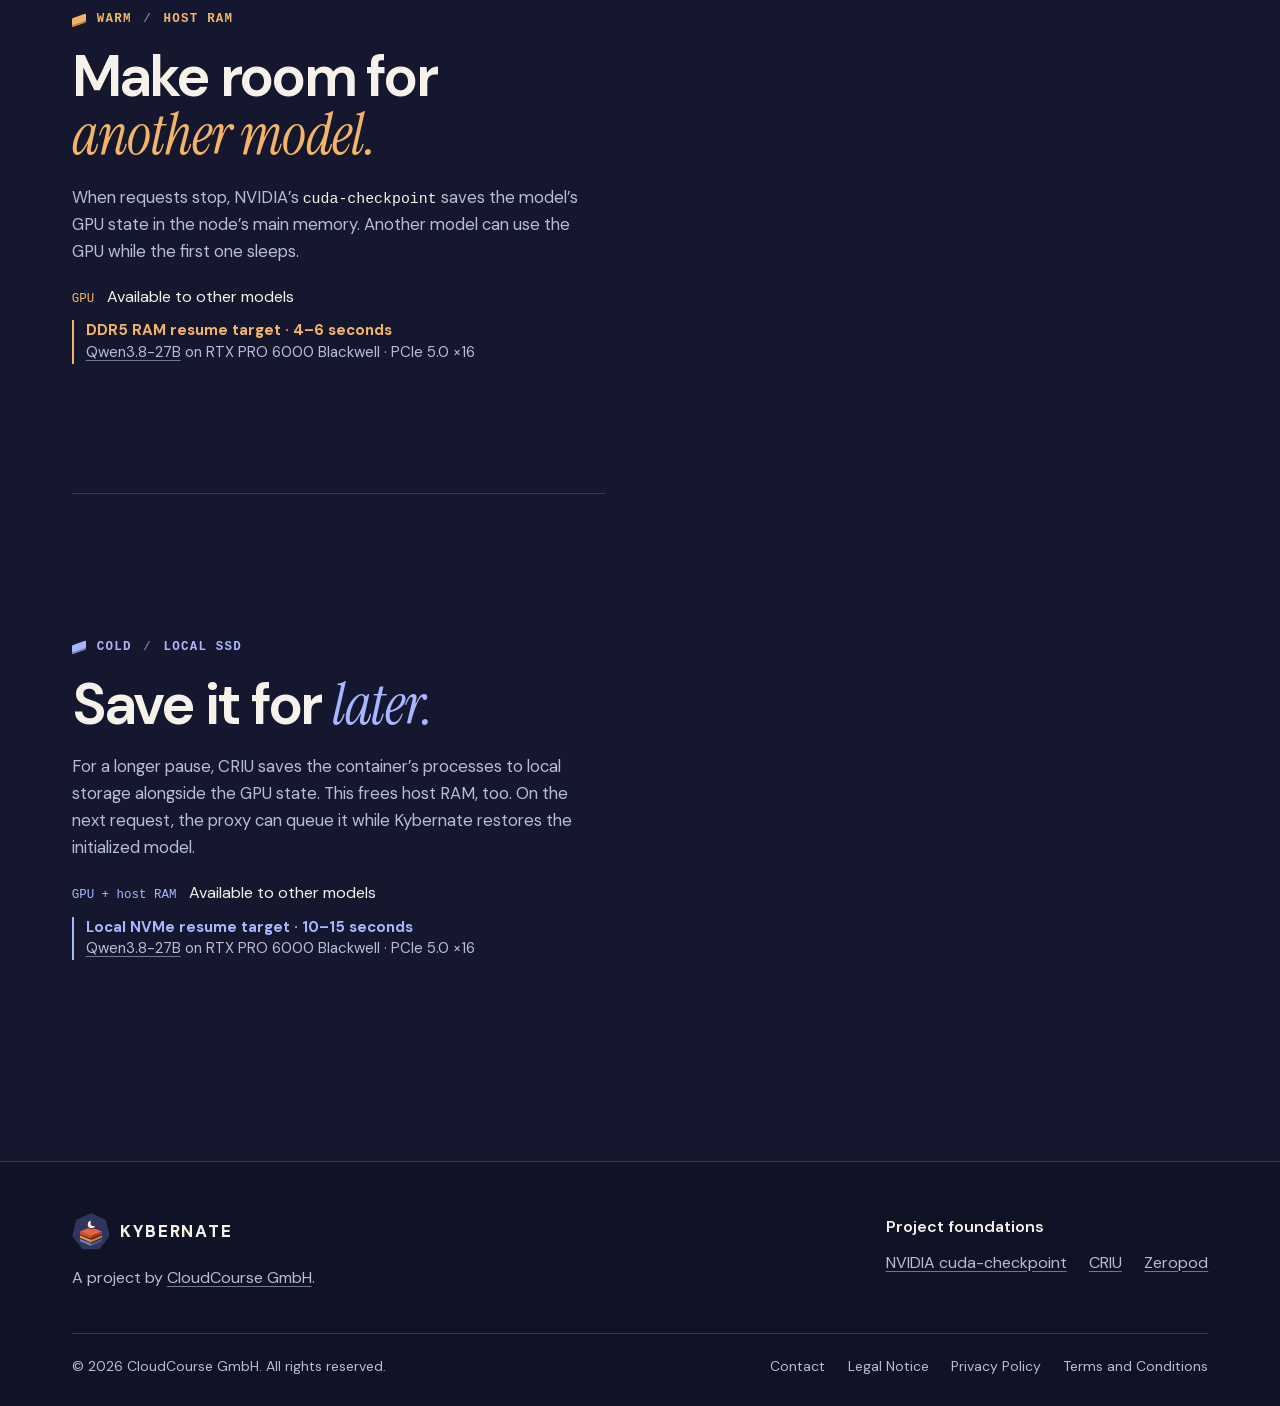
==== commit 6b1a4f83: "Use Qwen3.8-27B for the workstation resume targets" ====
--- a/overview/index.html
+++ b/overview/index.html
@@ -209,9 +209,9 @@
           <h2 id="warm-title">Make room for <em>another model.</em></h2>
           <p class="lede">When requests stop, NVIDIA’s <code>cuda-checkpoint</code> saves the model’s GPU state in the node’s main memory. Another model can use the GPU while the first one sleeps.</p>
           <p class="resource"><span>GPU</span> Available to other models</p>
-          <p class="estimate">
-            <strong>Estimated resume from RAM · 2–8 seconds</strong>
-            For Gemma 4 12B INT4, this assumes 20.8 GiB of GPU state in fast DDR5 RAM and an available RTX PRO 6000 Blackwell workstation GPU on PCIe 5.0 ×16.
+          <p class="resume-target">
+            <strong>DDR5 RAM resume target · 4–6 seconds</strong>
+            <a href="https://huggingface.co/Qwen/Qwen3.8-27B">Qwen3.8-27B</a> on RTX PRO 6000 Blackwell · PCIe 5.0 ×16
           </p>
         </div>
       </section>
@@ -222,9 +222,9 @@
           <h2 id="cold-title">Save it for <em>later.</em></h2>
           <p class="lede">For a longer pause, CRIU saves the container’s processes to local storage alongside the GPU state. This frees host RAM, too. On the next request, the proxy can queue it while Kybernate restores the initialized model.</p>
           <p class="resource"><span>GPU + host RAM</span> Available to other models</p>
-          <p class="estimate">
-            <strong>Estimated restore from NVMe · 6–20 seconds</strong>
-            For Gemma 4 12B INT4, this assumes a 28 GiB checkpoint on a fast local NVMe SSD. The workstation reads it into DDR5 RAM, then restores the GPU state to an available RTX PRO 6000 Blackwell over PCIe 5.0 ×16.
+          <p class="resume-target">
+            <strong>Local NVMe resume target · 10–15 seconds</strong>
+            <a href="https://huggingface.co/Qwen/Qwen3.8-27B">Qwen3.8-27B</a> on RTX PRO 6000 Blackwell · PCIe 5.0 ×16
           </p>
         </div>
       </section>
--- a/overview/overview.css
+++ b/overview/overview.css
@@ -89,8 +89,8 @@
 code { font: .89em var(--mono); color: var(--paper); }
 .resource { display: flex; align-items: baseline; flex-wrap: wrap; gap: .45rem .8rem; color: var(--paper); line-height: 1.45; margin-top: 1.25rem; }
 .resource span { font: .78rem var(--mono); color: var(--tone); }
-.estimate { margin-top: 1rem; max-width: 49ch; padding-inline-start: .85rem; border-inline-start: 2px solid var(--tone); font-size: 1rem; line-height: 1.55; color: var(--muted); }
-.estimate strong { display: block; margin-bottom: .2rem; color: var(--tone); }
+.resume-target { margin-top: .75rem; padding-inline-start: .75rem; border-inline-start: 2px solid var(--tone); font-size: .9375rem; line-height: 1.45; color: var(--muted); }
+.resume-target strong { display: block; color: var(--tone); }
 
 .figure {
   --spread: 1;
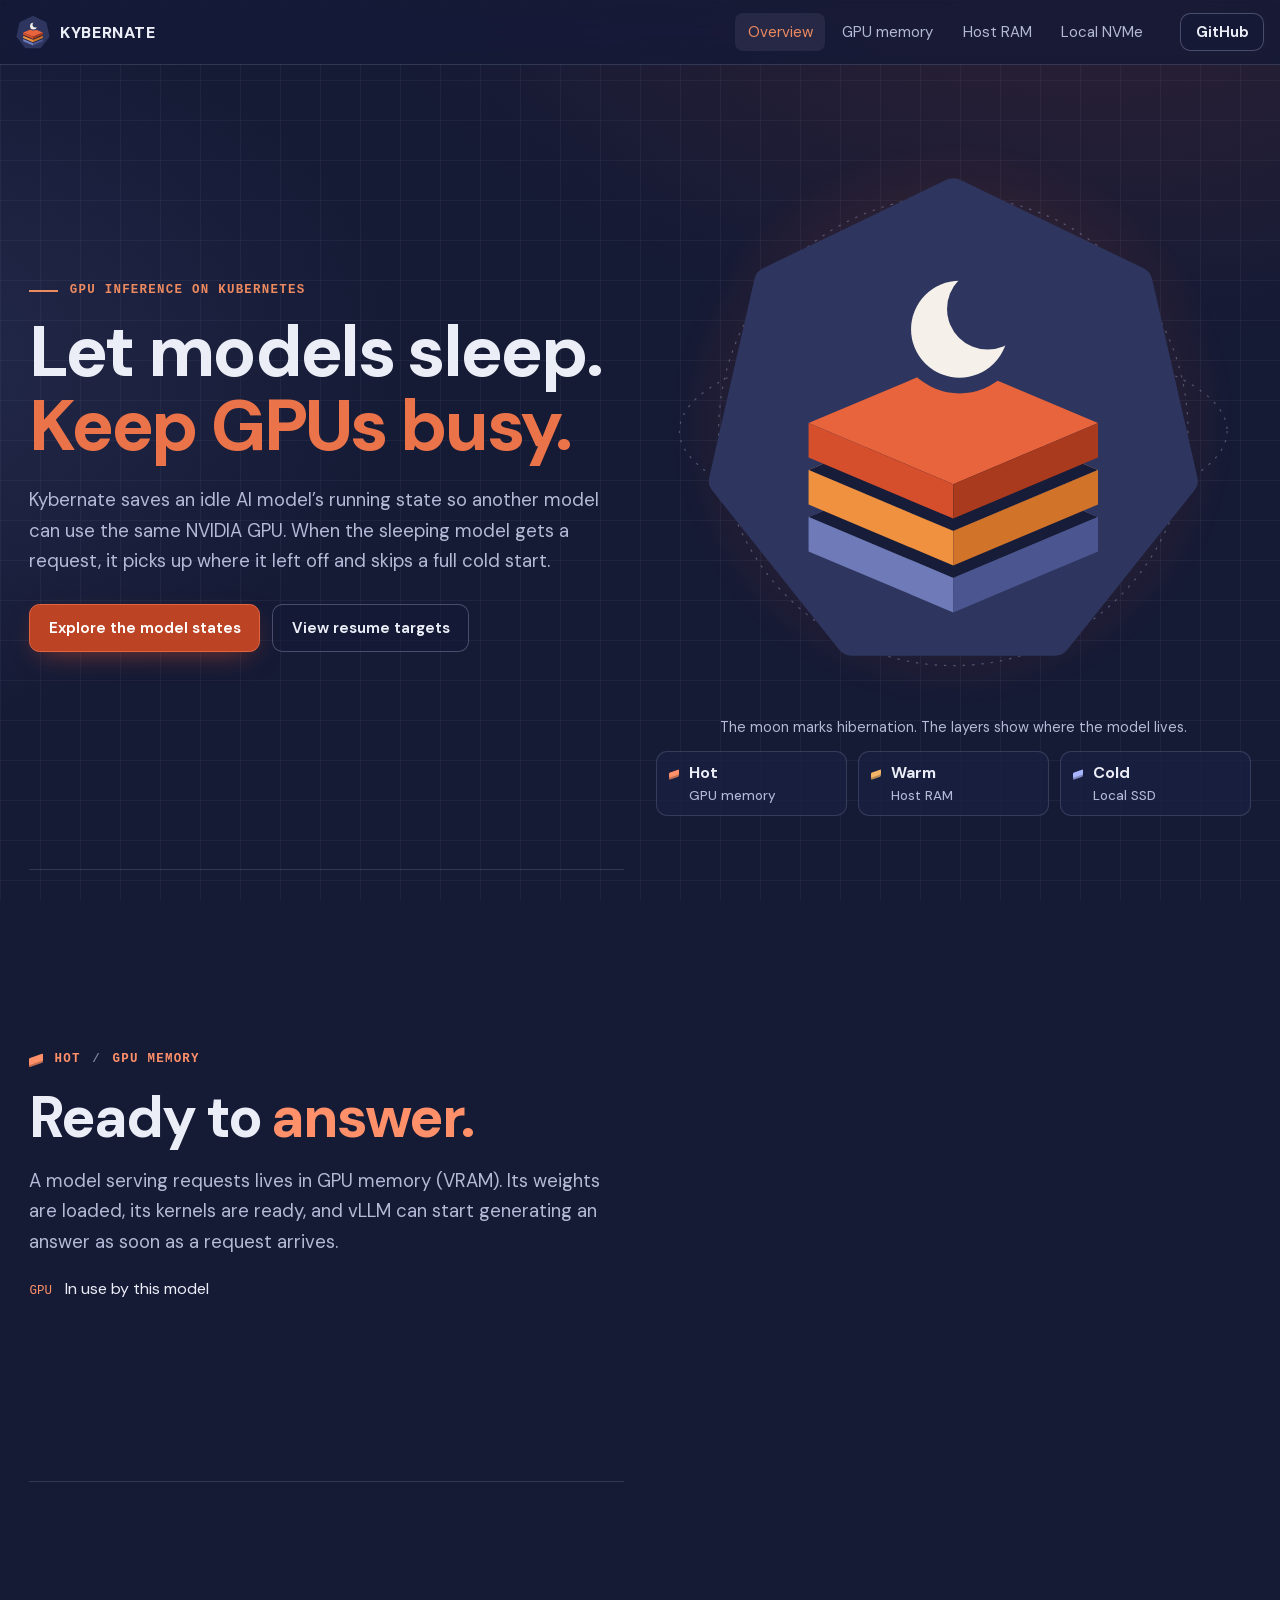
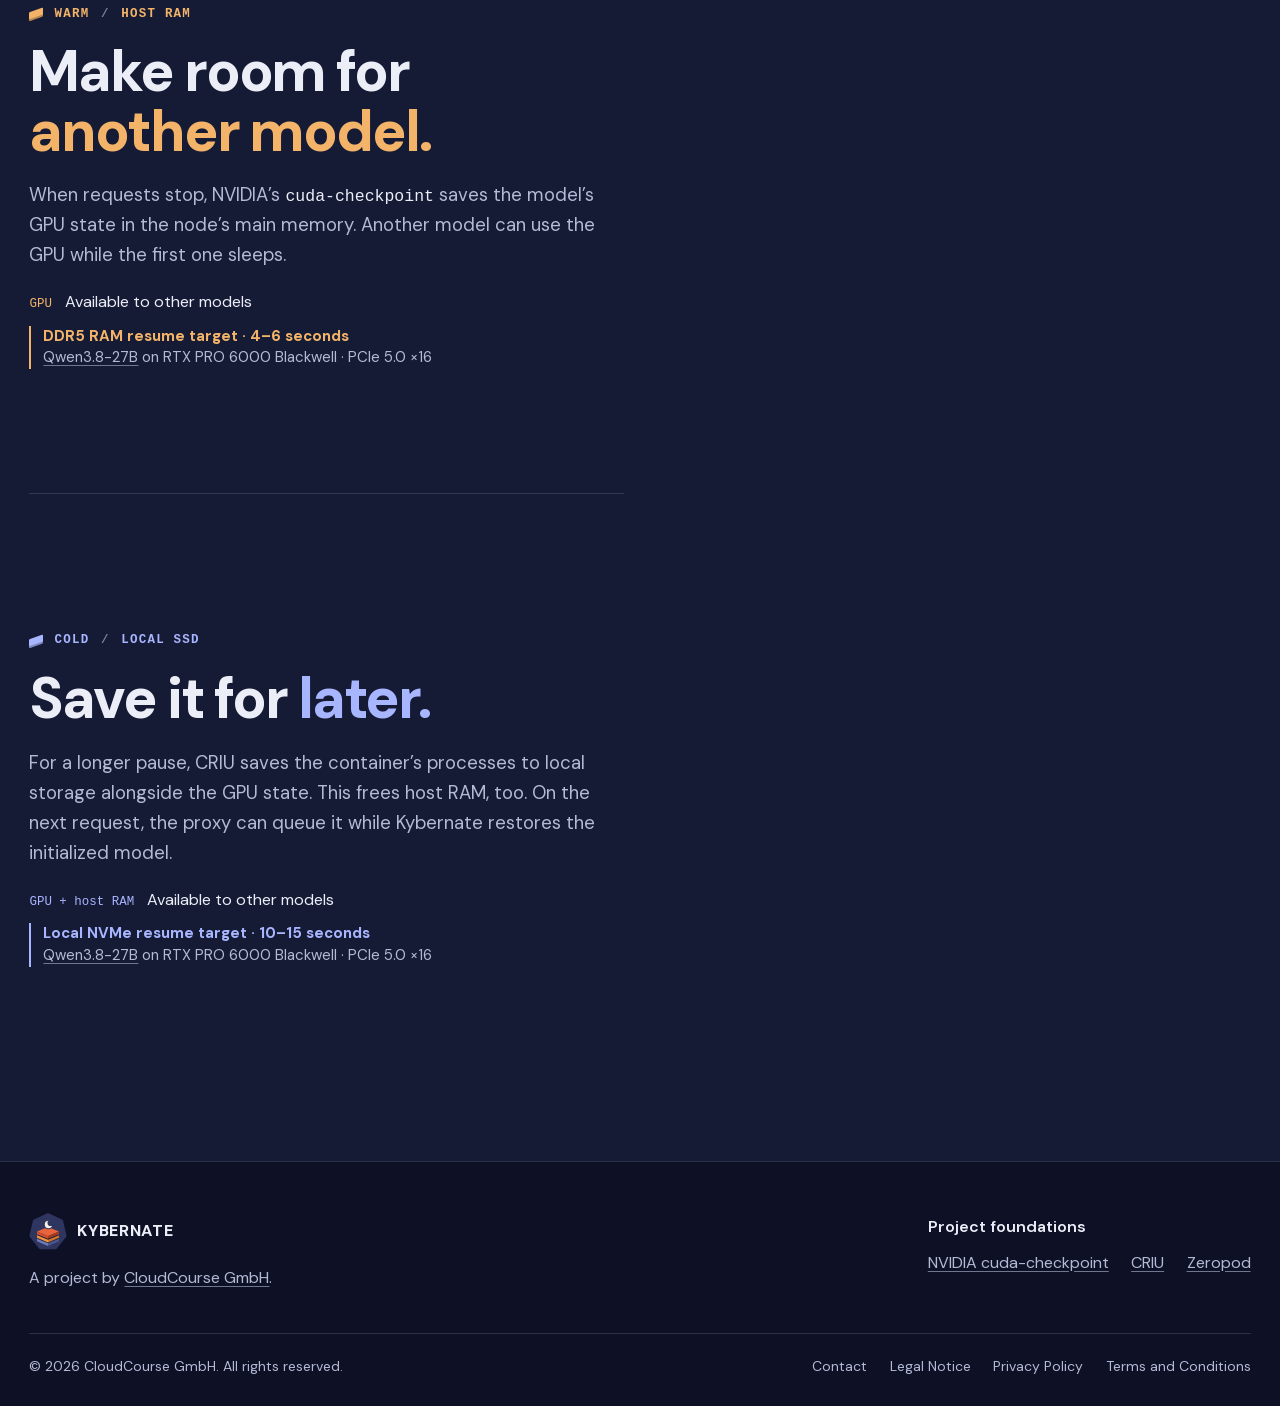
==== commit 1c38c88e: "Bring the blueprint background, header and unfolding logo to the overview" ====
--- a/overview/index.html
+++ b/overview/index.html
@@ -3,7 +3,7 @@
 <head>
   <meta charset="utf-8">
   <meta name="viewport" content="width=device-width, initial-scale=1">
-  <meta name="theme-color" content="#14172d">
+  <meta name="theme-color" content="#151a35">
   <meta name="description" content="See how Kybernate lets AI models share NVIDIA GPUs on Kubernetes by moving idle models from GPU memory to RAM or local storage and resuming them on demand.">
   <title>Kybernate — GPU hibernation for Kubernetes</title>
   <link rel="icon" type="image/svg+xml" href="../mark.svg">
@@ -14,15 +14,14 @@
   <a class="skip" href="#overview">Skip to overview</a>
   <header class="site-header">
     <div class="shell header-row">
-      <a class="brand" href="#overview" aria-label="Kybernate overview"><img src="../mark.svg" width="38" height="38" alt="">Kybernate</a>
+      <a class="brand" href="#overview" aria-label="Kybernate overview"><img src="../mark.svg" width="34" height="34" alt="">Kybernate</a>
       <nav class="primary" aria-label="Main navigation">
         <a href="#overview" data-nav="overview">Overview</a>
-        <a href="#hot" data-nav="states">Model states</a>
+        <a href="#hot" data-nav="hot">GPU memory</a>
+        <a href="#warm" data-nav="warm">Host RAM</a>
+        <a href="#cold" data-nav="cold">Local NVMe</a>
       </nav>
-      <a class="github-link" href="https://github.com/kybernate">
-        <svg width="18" height="18" viewBox="0 0 24 24" fill="currentColor" aria-hidden="true"><path d="M12 .8a11.2 11.2 0 0 0-3.54 21.83c.56.1.77-.24.77-.54v-2.1c-3.14.68-3.8-1.33-3.8-1.33-.51-1.31-1.25-1.66-1.25-1.66-1.03-.7.08-.69.08-.69 1.14.08 1.73 1.17 1.73 1.17 1.01 1.73 2.65 1.23 3.3.94.1-.73.4-1.23.72-1.51-2.51-.28-5.15-1.25-5.15-5.57 0-1.23.44-2.24 1.16-3.03-.11-.29-.5-1.44.12-3 0 0 .95-.3 3.09 1.16a10.66 10.66 0 0 1 5.62 0c2.14-1.46 3.08-1.16 3.08-1.16.62 1.56.24 2.71.12 3 .72.79 1.16 1.8 1.16 3.03 0 4.33-2.65 5.28-5.18 5.56.41.35.77 1.04.77 2.1v3.09c0 .3.2.65.78.54A11.2 11.2 0 0 0 12 .8Z"/></svg>
-        <span>GitHub</span>
-      </a>
+      <a class="github-link" href="https://github.com/kybernate">GitHub</a>
     </div>
   </header>
 
@@ -31,157 +30,65 @@
       <section class="intro chapter" aria-labelledby="intro-title">
         <div class="chapter-body">
           <p class="eyebrow"><span class="rule" aria-hidden="true"></span>GPU inference on Kubernetes</p>
-          <h1 id="intro-title">Let models sleep.<br><em>Keep GPUs busy.</em></h1>
+          <h1 id="intro-title">Let models sleep.<br><span>Keep GPUs busy.</span></h1>
           <p class="lede">Kybernate saves an idle AI model’s running state so another model can use the same NVIDIA GPU. When the sleeping model gets a request, it picks up where it left off and skips a full cold start.</p>
-          <a class="explore" href="#hot"><span class="layers-icon" aria-hidden="true"></span>Explore the model states</a>
+          <div class="intro-actions">
+            <a class="explore" href="#hot">Explore the model states</a>
+            <a class="secondary-action" href="#warm">View resume targets</a>
+          </div>
         </div>
       </section>
 
       <figure class="figure" aria-label="The Kybernate logo and its three model states">
-        <svg class="ky-stack-art" xmlns="http://www.w3.org/2000/svg" viewBox="0 0 720 580" aria-hidden="true" focusable="false">
-          <style>
-            .ky-stack-art .stack-shell {
-              opacity: calc(1 - .84 * var(--spread, 0));
-              transform-origin: 512px 360px;
-              transform: translateY(calc(-30px * var(--spread, 0))) scale(calc(1 - .09 * var(--spread, 0)));
-            }
-            .ky-stack-art .stack-moon { transform: translate(calc(18px * var(--spread, 0)), calc(-128px * var(--spread, 0))); }
-            .ky-stack-art .stack-hot { --ink: var(--hot-active, 0); transform: translate(calc(18px * var(--spread, 0)), calc(-99px * var(--spread, 0))); }
-            .ky-stack-art .stack-warm { --ink: var(--warm-active, 0); }
-            .ky-stack-art .stack-cold { --ink: var(--cold-active, 0); transform: translate(calc(-20px * var(--spread, 0)), calc(91px * var(--spread, 0))); }
-            .ky-stack-art .stack-surface {
-              transform-origin: 512px 370px;
-              transform: scaleX(calc(1 + .09 * var(--spread, 0) + .035 * var(--ink, 0)));
-            }
-            .ky-stack-art .stack-bevel { opacity: calc(.5 * var(--spread, 0) + .5 * var(--ink, 0)); }
-            .ky-stack-art .stack-etch { opacity: calc(.67 * var(--spread, 0) + .33 * var(--ink, 0)); }
-            .ky-stack-art .stack-cut-fill { opacity: var(--spread, 0); }
-            .ky-stack-art .stack-guides { opacity: calc(.48 * var(--spread, 0)); }
-            .ky-stack-art .stack-active { opacity: var(--ink, 0); }
-            .ky-stack-art .stack-active, .ky-stack-art .stack-bevel { transition: opacity .18s linear; }
-            @media (prefers-reduced-motion: reduce) {
-              .ky-stack-art .stack-active, .ky-stack-art .stack-bevel { transition: none; }
-            }
-          </style>
+        <svg class="ky-stack-art" xmlns="http://www.w3.org/2000/svg" viewBox="132 -20 760 760" aria-hidden="true" focusable="false">
           <defs>
-            <path id="ksa-badge" d="M512 77 746.55 189.95 804.48 443.76 642.16 647.29H381.84L219.52 443.76 277.45 189.95Z"/>
-            <path id="ksa-top" d="M512 292 697 370 512 448 327 370Z"/>
-            <path id="ksa-left" d="M327 370 512 448V492L327 414Z"/>
-            <path id="ksa-right" d="M512 448 697 370V414L512 492Z"/>
-            <path id="ksa-edge" d="m329 370 183 77 183-77m-183 78v42"/>
-            <path id="ksa-rim" d="m512 301 164 69-164 69-164-69Z"/>
-            <mask id="ksa-notch" maskUnits="userSpaceOnUse" x="192" y="40" width="640" height="640">
-              <rect x="192" y="40" width="640" height="640" fill="white"/>
-              <circle cx="520" cy="250" r="82" fill="black"/>
+            <mask id="h-moon-cut" maskUnits="userSpaceOnUse" x="0" y="-200" width="1024" height="1200">
+              <rect x="0" y="-200" width="1024" height="1200" fill="#fff"/>
+              <circle cx="556" cy="224" r="52" fill="#000"/>
             </mask>
-            <mask id="ksa-moon-cut" maskUnits="userSpaceOnUse" x="192" y="40" width="640" height="640">
-              <rect x="192" y="40" width="640" height="640" fill="white"/>
-              <circle cx="556" cy="224" r="52" fill="black"/>
+            <mask id="h-notch" maskUnits="userSpaceOnUse" x="0" y="-200" width="1024" height="1200">
+              <rect x="0" y="-200" width="1024" height="1200" fill="#fff"/>
+              <circle cx="520" cy="250" r="82" fill="#000"/>
             </mask>
-            <radialGradient id="ksa-haze">
-              <stop stop-color="#7786cf" stop-opacity=".19"/>
-              <stop offset=".6" stop-color="#58669d" stop-opacity=".075"/>
-              <stop offset="1" stop-color="#58669d" stop-opacity="0"/>
+            <radialGradient id="h-glow" cx="50%" cy="50%" r="50%">
+              <stop offset="0" stop-color="#d64f2d" stop-opacity=".35"/>
+              <stop offset="1" stop-color="#d64f2d" stop-opacity="0"/>
             </radialGradient>
-            <radialGradient id="ksa-grid-fade">
-              <stop stop-color="white"/>
-              <stop offset=".52" stop-color="white" stop-opacity=".8"/>
-              <stop offset="1" stop-color="black"/>
-            </radialGradient>
-            <mask id="ksa-floor" maskUnits="userSpaceOnUse" x="16" y="298" width="688" height="278">
-              <ellipse cx="360" cy="439" rx="343" ry="135" fill="url(#ksa-grid-fade)"/>
-            </mask>
-            <pattern id="ksa-grid" width="68" height="28" patternUnits="userSpaceOnUse">
-              <path d="M0 14 34 0 68 14 34 28Z" fill="none" stroke="#7d8dc2" stroke-opacity=".36" stroke-width=".7"/>
-            </pattern>
-            <linearGradient id="ksa-polish" x1="0" x2="1" y1="0" y2="1">
-              <stop stop-color="#fff9df" stop-opacity=".68"/>
-              <stop offset=".38" stop-color="#ffefd2" stop-opacity=".21"/>
-              <stop offset="1" stop-color="#8796e3" stop-opacity=".04"/>
-            </linearGradient>
-            <linearGradient id="ksa-ground-ink">
-              <stop stop-color="#7887bb" stop-opacity=".08"/>
-              <stop offset=".27" stop-color="#8b98c8" stop-opacity=".46"/>
-              <stop offset=".71" stop-color="#aaa4c4" stop-opacity=".38"/>
-              <stop offset="1" stop-color="#e9a277" stop-opacity=".09"/>
-            </linearGradient>
-            <pattern id="ksa-cold-engraving" width="34" height="14" patternUnits="userSpaceOnUse">
-              <path d="m0 7 17-7L34 7 17 14Z" fill="none" stroke="#a6b5fa" stroke-width="1.3"/>
-            </pattern>
-            <clipPath id="ksa-inner"><use href="#ksa-rim"/></clipPath>
           </defs>
-
-          <ellipse cx="362" cy="303" rx="309" ry="270" fill="url(#ksa-haze)"/>
-          <rect x="16" y="298" width="688" height="278" fill="url(#ksa-grid)" mask="url(#ksa-floor)"/>
-          <g fill="none" stroke="url(#ksa-ground-ink)">
-            <ellipse cx="360" cy="438" rx="327" ry="113" stroke-width="1.2"/>
-            <ellipse cx="360" cy="438" rx="306" ry="105" stroke-dasharray="2 7"/>
-            <ellipse cx="360" cy="438" rx="270" ry="91"/>
+          <circle class="hero-glow" cx="512" cy="370" r="360" fill="url(#h-glow)"/>
+          <g class="orbit" fill="none">
+            <ellipse cx="512" cy="380" rx="350" ry="120" />
+            <ellipse cx="512" cy="380" rx="300" ry="300" />
           </g>
-
-          <g transform="translate(362 273) scale(.78) translate(-512 -360)">
-            <g class="stack-shell">
-              <use href="#ksa-badge" fill="#2e365f" stroke="#2e365f" stroke-width="40" stroke-linejoin="round"/>
+          <g id="h-hept">
+            <polygon points="512,77 746.55,189.95 804.48,443.76 642.16,647.29 381.84,647.29 219.52,443.76 277.45,189.95" fill="#2e365f" stroke="#2e365f" stroke-width="40" stroke-linejoin="round"/>
+            <polygon class="hept-line" points="512,77 746.55,189.95 804.48,443.76 642.16,647.29 381.84,647.29 219.52,443.76 277.45,189.95" fill="none" stroke-width="3" stroke-linejoin="round"/>
+          </g>
+          <g class="stack-cold">
+            <g class="slab">
+              <polygon points="512,292 697,370 512,448 327,370" fill="#8590c9"/>
+              <polygon class="shade" points="512,292 697,370 512,448 327,370" fill="#171c38"/>
+              <polygon points="327,370 512,448 512,492 327,414" fill="#6f7bb8"/>
+              <polygon points="512,448 697,370 697,414 512,492" fill="#4b5690"/>
             </g>
-            <g class="stack-guides" fill="none" stroke="#a2addc" stroke-width="1.25" stroke-dasharray="4 7">
-              <path d="M345 267 326 430 307 582M715 267 696 430 677 582M530 349 512 506 492 658"/>
+          </g>
+          <g class="stack-warm">
+            <g class="slab">
+              <polygon points="512,292 697,370 512,448 327,370" fill="#f8b375"/>
+              <polygon class="shade" points="512,292 697,370 512,448 327,370" fill="#171c38"/>
+              <polygon points="327,370 512,448 512,492 327,414" fill="#f0913f"/>
+              <polygon points="512,448 697,370 697,414 512,492" fill="#d2732a"/>
             </g>
-
-            <g class="stack-cold">
-              <g transform="translate(0 120)">
-                <g class="stack-surface">
-                  <use href="#ksa-top" fill="#171c38"/>
-                  <use href="#ksa-left" fill="#6f7bb8"/>
-                  <use href="#ksa-right" fill="#4b5690"/>
-                  <use class="stack-active" href="#ksa-top" fill="#5565aa"/>
-                  <use class="stack-etch" href="#ksa-rim" fill="url(#ksa-cold-engraving)"/>
-                  <g class="stack-bevel" fill="none" stroke="#becaff">
-                    <use href="#ksa-rim" stroke-width="1.3"/>
-                    <use href="#ksa-edge" stroke-width="2"/>
-                  </g>
-                </g>
-              </g>
+          </g>
+          <g class="stack-hot">
+            <g class="slab" mask="url(#h-notch)">
+              <polygon points="512,292 697,370 512,448 327,370" fill="#e8643d"/>
+              <polygon points="327,370 512,448 512,492 327,414" fill="#d64f2d"/>
+              <polygon points="512,448 697,370 697,414 512,492" fill="#a93a1e"/>
             </g>
-            <g class="stack-warm">
-              <g transform="translate(0 60)">
-                <g class="stack-surface">
-                  <use href="#ksa-top" fill="#171c38"/>
-                  <use href="#ksa-left" fill="#f0913f"/>
-                  <use href="#ksa-right" fill="#d2732a"/>
-                  <use class="stack-active" href="#ksa-top" fill="#92572e"/>
-                  <g class="stack-etch" fill="none" stroke="#f5b778" stroke-width="1.65" stroke-linejoin="round">
-                    <path d="m512 322 82 35-25 11-82-35Zm-37 16 82 35-25 11-82-35Zm-38 16 82 35-25 11-82-35Z"/>
-                    <path d="m610 364 27 12-96 40-27-11" stroke-dasharray="3 6"/>
-                  </g>
-                  <g class="stack-bevel" fill="none" stroke="#ffbf79">
-                    <use href="#ksa-rim" stroke-width="1.3"/>
-                    <use href="#ksa-edge" stroke-width="2"/>
-                  </g>
-                </g>
-              </g>
-            </g>
-            <g class="stack-hot">
-              <g class="stack-surface">
-                <use class="stack-cut-fill" href="#ksa-top" fill="#e8643d"/>
-                <g mask="url(#ksa-notch)">
-                  <use href="#ksa-top" fill="#e8643d"/>
-                  <use href="#ksa-left" fill="#d64f2d"/>
-                  <use href="#ksa-right" fill="#a93a1e"/>
-                </g>
-                <use class="stack-active" href="#ksa-top" fill="url(#ksa-polish)"/>
-                <g class="stack-etch" fill="none" stroke="#ffc8a0" stroke-width="1.5" stroke-linejoin="round" clip-path="url(#ksa-inner)">
-                  <path d="m512 344 62 26-62 26-62-26Zm0 7 45 19-45 19-45-19Z"/>
-                  <path d="m483 356-43-18-38 15m65 10-52-22m39 27-30-12-27 11-40-17m129 35-29 12-39-16-38 16m151-12 35 15 48-20 42 18m-113-19 40 17 47-20 40 17m-114-24 39-16 26 11 47-20m-120 19 37-16-19-8 38-16"/>
-                </g>
-                <g class="stack-bevel" fill="none" stroke="#ffd2ac">
-                  <use href="#ksa-rim" stroke-width="1.3"/>
-                  <use href="#ksa-edge" stroke-width="2"/>
-                </g>
-              </g>
-            </g>
-            <g class="stack-moon">
-              <circle cx="520" cy="250" r="62" fill="#f5f1ea" mask="url(#ksa-moon-cut)"/>
-            </g>
+          </g>
+          <g class="stack-moon">
+            <circle cx="520" cy="250" r="62" fill="#f5f1ea" mask="url(#h-moon-cut)"/>
           </g>
         </svg>
         <figcaption>
--- a/overview/overview.css
+++ b/overview/overview.css
@@ -5,24 +5,19 @@
   src: url('./fonts/dm-sans.woff2') format('woff2');
 }
 
-@font-face {
-  font-family: 'Instrument Serif';
-  font-style: italic;
-  font-weight: 400;
-  font-display: swap;
-  src: url('./fonts/instrument-serif-italic.woff2') format('woff2');
-}
-
 :root {
   color-scheme: dark;
-  --night: #14172d;
-  --deep: #101226;
-  --paper: #f6f2ea;
-  --muted: #b8bdd2;
-  --line: #36394f;
-  --ember: #ffab7c;
-  --gutter: clamp(1.25rem, 5.6vw, 6.5rem);
-  --header: 4.75rem;
+  --night: #151a35;
+  --deep: #0e1126;
+  --paper: #eceef7;
+  --muted: #b4bad6;
+  --line: rgb(185 191 223 / 18%);
+  --ember: #ee8a5f;
+  --grid-line: rgb(185 191 223 / 6%);
+  --blueprint: linear-gradient(var(--grid-line) 1px, transparent 1px) 0 0 / 40px 40px,
+    linear-gradient(90deg, var(--grid-line) 1px, transparent 1px) 0 0 / 40px 40px;
+  --gutter: clamp(1rem, 2.3vw, 2.5rem);
+  --header: 4rem;
   --mono: ui-monospace, 'SFMono-Regular', Menlo, Consolas, monospace;
   font-family: 'DM Sans', 'Avenir Next', 'Segoe UI', system-ui, sans-serif;
   color: var(--paper);
@@ -32,57 +27,78 @@
 
 * { box-sizing: border-box; }
 body, h1, h2, p, figure, ul { margin: 0; }
+body { isolation: isolate; }
+body::before {
+  content: '';
+  position: fixed;
+  inset: 0;
+  z-index: -1;
+  pointer-events: none;
+  background:
+    radial-gradient(75rem 44rem at 85% -10%, rgb(214 79 45 / 14%), transparent 62%),
+    radial-gradient(56rem 38rem at -10% 40%, rgb(111 123 184 / 16%), transparent 60%),
+    var(--blueprint), var(--night);
+}
 a { color: inherit; text-decoration-color: #70768f; text-underline-offset: .2em; }
 a:hover { color: var(--ember); }
 :focus-visible { outline: 2px solid var(--ember); outline-offset: 4px; }
 main:focus, section[tabindex]:focus { outline: none; }
-.shell { width: min(88rem, 100% - 2 * var(--gutter)); margin-inline: auto; }
+.shell { width: min(82.5rem, 100% - 2 * var(--gutter)); margin-inline: auto; }
 .skip { position: fixed; top: -5rem; left: .75rem; z-index: 10; padding: .7rem 1rem; background: var(--paper); color: var(--deep); }
 .skip:focus { top: .75rem; }
-.site-header { position: sticky; top: 0; z-index: 5; background: var(--night); border-bottom: 1px solid var(--line); }
-.header-row { display: flex; align-items: center; gap: clamp(1.25rem, 3vw, 3rem); height: var(--header); }
-.brand { display: inline-flex; align-items: center; gap: .65rem; color: var(--paper); text-decoration: none; font-size: 1.05rem; font-weight: 750; text-transform: uppercase; letter-spacing: .1em; }
+.site-header {
+  position: sticky;
+  top: 0;
+  z-index: 5;
+  background: rgb(21 26 53 / 93%);
+  border-bottom: 1px solid var(--line);
+}
+@supports ((backdrop-filter: blur(1px)) or (-webkit-backdrop-filter: blur(1px))) {
+  .site-header {
+    background: rgb(21 26 53 / 76%);
+    -webkit-backdrop-filter: blur(14px) saturate(1.4);
+    backdrop-filter: blur(14px) saturate(1.4);
+  }
+}
+.header-row { display: flex; align-items: center; gap: 1.5rem; width: min(85rem, 100% - 2rem); height: var(--header); }
+.brand { display: inline-flex; align-items: center; gap: .625rem; color: var(--paper); text-decoration: none; font-size: 1rem; font-weight: 750; text-transform: uppercase; letter-spacing: .04em; }
 .brand img { display: block; }
-.primary { align-self: stretch; display: flex; gap: clamp(1rem, 2.2vw, 2.5rem); margin-left: auto; }
-.primary a, .github-link { display: inline-flex; align-items: center; text-decoration: none; font-size: .9375rem; font-weight: 550; }
-.primary a { position: relative; white-space: nowrap; color: var(--muted); }
-.primary a:hover, .primary a[aria-current] { color: var(--paper); }
-.primary a[aria-current]::after { content: ''; position: absolute; height: 2px; bottom: 0; inset-inline: 0; background: var(--ember); }
-.github-link { gap: .55rem; padding: .48rem .88rem; border-radius: .5rem; border: 1px solid #53566d; line-height: 1.25; }
-.github-link:hover { border-color: var(--ember); }
+.primary { display: flex; align-items: center; gap: .25rem; margin-left: auto; }
+.primary a, .github-link { display: inline-flex; align-items: center; text-decoration: none; font-size: .9375rem; }
+.primary a { padding: .55rem .8rem; border-radius: .5rem; white-space: nowrap; color: var(--muted); }
+.primary a:hover, .primary a[aria-current] { background: rgb(185 191 223 / 9%); }
+.primary a[aria-current] { color: var(--ember); }
+.github-link, .intro-actions a { border-radius: .65rem; font-weight: 650; text-decoration: none; }
+.github-link, .secondary-action { border: 1px solid rgb(185 191 223 / 32%); background: rgb(21 26 53 / 45%); }
+.github-link { padding: .5rem .9rem; }
+.github-link:hover, .secondary-action:hover { color: var(--paper); border-color: var(--ember); }
 
-.walkthrough {
-  position: relative;
-  background: radial-gradient(ellipse 64% 45rem at 83% 16rem, #272a49 0%, transparent 82%), var(--night);
-  scroll-margin-top: var(--header);
-}
+.walkthrough { position: relative; scroll-margin-top: var(--header); }
 .story-grid {
   display: grid;
-  grid-template-columns: minmax(0, 1fr) minmax(0, 1.03fr);
-  column-gap: clamp(1.75rem, 4.2vw, 5rem);
+  grid-template-columns: repeat(2, minmax(0, 1fr));
+  column-gap: clamp(1.5rem, 2.5vw, 2.5rem);
   padding-bottom: 3.5rem;
 }
 .chapter { grid-column: 1; display: flex; align-items: center; min-width: 0; }
 .chapter-body { width: 100%; padding-block: 3rem; }
 .intro { grid-row: 1; min-height: max(33rem, calc(100svh - var(--header) - 2rem)); }
-.eyebrow { color: var(--muted); display: flex; align-items: center; gap: .72rem; font: 550 .78rem/1.4 var(--mono); letter-spacing: .1em; text-transform: uppercase; }
+.eyebrow { color: var(--ember); display: flex; align-items: center; gap: .72rem; font: 550 .78rem/1.4 var(--mono); letter-spacing: .1em; text-transform: uppercase; }
 .rule { width: 1.8rem; height: 2px; background: var(--ember); }
-h1, .tier h2 { font-weight: 630; line-height: 1.01; letter-spacing: -.048em; text-wrap: balance; }
-h1 { font-size: clamp(3.2rem, 5.9vw, 6.2rem); margin-block: 1.6rem 1.7rem; }
-h1 em, .tier h2 em { color: var(--ember); font-family: 'Instrument Serif', Georgia, serif; font-weight: 400; letter-spacing: -.014em; }
-h1 em { font-size: 1.15em; }
-.lede { max-width: 46ch; color: var(--muted); font-size: clamp(1.045rem, 1.25vw, 1.27rem); line-height: 1.62; text-wrap: pretty; }
-.explore { display: inline-flex; gap: .76rem; align-items: center; background: var(--ember); color: #251910; font-weight: 650; padding: .82rem 1.2rem; border-radius: .55rem; text-decoration: none; margin-top: 1.9rem; }
-.explore:hover { color: #251910; background: #ffc6a3; }
-.layers-icon { display: block; position: relative; width: 1.1rem; height: 1.15rem; }
-.layers-icon::before, .layers-icon::after { content: ''; position: absolute; left: 2px; top: 4px; width: 10px; height: 10px; transform: rotate(30deg) skewX(-30deg) scaleY(.865); border: 1.5px solid currentColor; border-radius: 1px; }
-.layers-icon::before { top: 8px; border-top: 0; border-left: 0; }
+h1, .tier h2 { font-family: 'Avenir Next', 'DM Sans', system-ui, sans-serif; font-weight: 800; line-height: 1.03; letter-spacing: -.037em; text-wrap: balance; }
+h1 { font-size: clamp(3rem, 5.6vw, 5rem); margin-block: 1rem 1.4rem; }
+h1 span { color: #eb7349; }
+.tier h2 em { color: var(--tone); font-style: normal; }
+.lede { max-width: 48ch; color: var(--muted); font-size: clamp(1.06rem, 1.45vw, 1.22rem); line-height: 1.62; text-wrap: pretty; }
+.intro-actions { display: flex; align-items: center; flex-wrap: wrap; gap: .75rem; margin-top: 1.8rem; }
+.intro-actions a { display: inline-flex; align-items: center; justify-content: center; padding: .8rem 1.15rem; font-size: .9375rem; }
+.explore { background: #bc4324; color: #fff; border: 1px solid #e26540; box-shadow: 0 .55rem 1.7rem -.7rem rgb(214 79 45 / 68%); }
+.explore:hover { color: #fff; background: #c74727; }
 .tone-hot { --tone: #ff906a; }
 .tone-warm { --tone: #f3b469; }
 .tone-cold { --tone: #a8b5ff; }
 .tier { min-height: clamp(28rem, 68svh, 48rem); scroll-margin-top: calc(var(--header) + 10svh); border-top: 1px solid var(--line); }
 .tier h2 { margin: 1.2rem 0; font-size: clamp(2.8rem, 4.5vw, 4.75rem); max-width: 13ch; }
-.tier h2 em { color: var(--tone); }
 .tier .eyebrow { color: var(--tone); }
 .swatch, .layer-key i { flex: none; width: .85rem; height: .55rem; background: var(--tone); transform: skewY(-19deg); border-radius: 1px; box-shadow: inset 0 -2px rgb(0 0 0 / 25%); }
 .divider { color: #7d829a; }
@@ -99,12 +115,20 @@
   min-height: min(39rem, calc(100svh - var(--header)));
   height: calc(100svh - var(--header) - 2rem);
 }
-.ky-stack-art { display: block; width: 100%; height: auto; max-height: calc(100svh - var(--header) - 11rem); }
-.figure-caption { display: block; margin: .3rem auto 1.3rem; text-align: center; color: var(--muted); font-size: .9rem; line-height: 1.45; }
+.ky-stack-art { display: block; align-self: center; width: min(100%, 39rem); height: auto; max-height: calc(100svh - var(--header) - 10rem); }
+.ky-stack-art .orbit { opacity: var(--spread); stroke: rgb(185 191 223 / 35%); stroke-width: 1.5; stroke-dasharray: 3 9; }
+.ky-stack-art #h-hept > :first-child { opacity: calc(1 - .88 * var(--spread)); }
+.ky-stack-art .hept-line { opacity: calc(.55 * var(--spread)); stroke: #8f97c4; }
+.ky-stack-art .shade { opacity: calc(1 - var(--spread)); }
+.stack-moon { transform: translateY(calc(-118px * var(--spread))); }
+.stack-hot { transform: translateY(calc(-70px * var(--spread))); }
+.stack-warm { transform: translateY(calc(60px + 20px * var(--spread))); }
+.stack-cold { transform: translateY(calc(120px + 110px * var(--spread))); }
+.figure-caption { display: block; margin: .25rem auto .85rem; text-align: center; color: var(--muted); font-size: .9rem; line-height: 1.45; }
 .layer-key { display: grid; grid-template-columns: repeat(3, minmax(0, 1fr)); gap: .7rem; }
-.layer-key a { display: flex; align-items: baseline; gap: .6rem; color: var(--paper); text-decoration: none; padding: .7rem .15rem .4rem; border-top: 1px solid #555971; }
+.layer-key a { display: flex; align-items: baseline; gap: .6rem; color: var(--paper); text-decoration: none; padding: .65rem .75rem; border: 1px solid var(--line); border-radius: .7rem; background: rgb(26 32 66 / 75%); }
 .layer-key a:hover, .layer-key a[aria-current] { border-color: var(--tone); }
-.layer-key a[aria-current] { box-shadow: inset 0 1px var(--tone); }
+.layer-key a[aria-current] { background: rgb(46 54 95 / 85%); }
 .figure .stack-hot { opacity: calc(1 - .48 * (var(--warm-active, 0) + var(--cold-active, 0))); }
 .figure .stack-warm { opacity: calc(1 - .48 * (var(--hot-active, 0) + var(--cold-active, 0))); }
 .figure .stack-cold { opacity: calc(1 - .48 * (var(--hot-active, 0) + var(--warm-active, 0))); }
@@ -122,46 +146,42 @@
 .footer-legal a { text-decoration: none; }
 .footer-legal a:hover { text-decoration: underline; }
 
-@media (max-width: 48rem) {
+@media (max-width: 52rem) {
   :root { --header: 3.75rem; --drawing-height: clamp(8rem, 25svh, 15.5rem); --figure-height: calc(var(--drawing-height) + 6.1rem); }
   .header-row { gap: 1rem; }
   .brand { font-size: .94rem; gap: .45rem; }
   .brand img { width: 30px; height: 30px; }
-  .primary { gap: 1rem; }
+  .primary { gap: 0; }
   .primary a, .github-link { font-size: .875rem; }
-  .github-link { padding: .45rem .55rem; }
-  .walkthrough { background: radial-gradient(ellipse 100% 36rem at 75% 20rem, #222541, transparent), var(--night); }
+  .github-link { padding: .5rem .85rem; }
   .story-grid { display: flex; flex-direction: column; padding-bottom: 1.5rem; }
-  .intro { min-height: 0; }
-  .intro .chapter-body { padding-block: clamp(2.5rem, 7svh, 4.5rem) 1rem; }
-  h1 { margin: 1rem 0 1.15rem; font-size: clamp(2.8rem, 8.8vw, 4.2rem); }
+  .intro { min-height: 0; order: 1; }
+  .intro .chapter-body { padding-block: clamp(1.25rem, 4svh, 2.5rem) 2rem; }
+  h1 { margin: 1rem 0 1.15rem; font-size: clamp(2.1rem, 9vw, 3rem); }
   .intro .lede { max-width: 48ch; }
-  .explore { margin-top: 1.1rem; }
+  .intro-actions { margin-top: 1.2rem; }
   .figure {
     align-self: stretch; z-index: 2; height: var(--figure-height); min-height: 0;
-    margin: .5rem calc(-1 * var(--gutter)) 0; padding: 0 var(--gutter);
-    background: var(--night); border-bottom: 1px solid var(--line);
+    margin: 0 calc(-1 * var(--gutter)); padding: 0 var(--gutter);
+    background: var(--blueprint), var(--night); border-bottom: 1px solid var(--line);
   }
   .figure .ky-stack-art { height: var(--drawing-height); max-height: none; }
   .figure-caption { margin: 0 auto .45rem; font-size: .81rem; max-width: 36ch; }
   .layer-key { gap: .7rem; }
-  .layer-key a { padding: .34rem 0 .58rem; gap: .45rem; }
-  .layer-key small { margin-top: .02rem; }
-  .tier { min-height: max(23rem, calc(100svh - var(--header) - var(--figure-height))); scroll-margin-top: calc(var(--header) + var(--figure-height)); }
+  .layer-key a { position: relative; display: block; padding: .34rem .55rem; }
+  .layer-key i { position: absolute; top: .77rem; }
+  .layer-key span { display: block; text-indent: 1rem; }
+  .layer-key small { margin-top: .02rem; text-indent: 0; }
+  .tier { order: 2; min-height: max(23rem, calc(100svh - var(--header) - var(--figure-height))); scroll-margin-top: calc(var(--header) + var(--figure-height)); }
   .chapter-body { padding-block: 2.5rem; }
   .tier h2 { font-size: clamp(2.5rem, 7.5vw, 3.7rem); max-width: 16ch; }
   .figure + .tier { border-top: 0; }
   .footer-main { padding-block: 2rem; }
   .footer-legal { gap: .85rem; }
 }
-@media (max-width: 36rem) {
-  .primary a:first-child { display: none; }
-}
-@media (max-width: 26rem) {
-  :root { --gutter: 1rem; }
-  .header-row { gap: .85rem; }
-  .github-link span { position: absolute; width: 1px; height: 1px; overflow: hidden; clip-path: inset(50%); }
-  .github-link { padding: .5rem; }
+@media (max-width: 41rem) {
+  .primary { display: none; }
+  .github-link { margin-left: auto; }
 }
 @media (max-height: 32rem) {
   .site-header, .figure { position: relative; top: auto; }
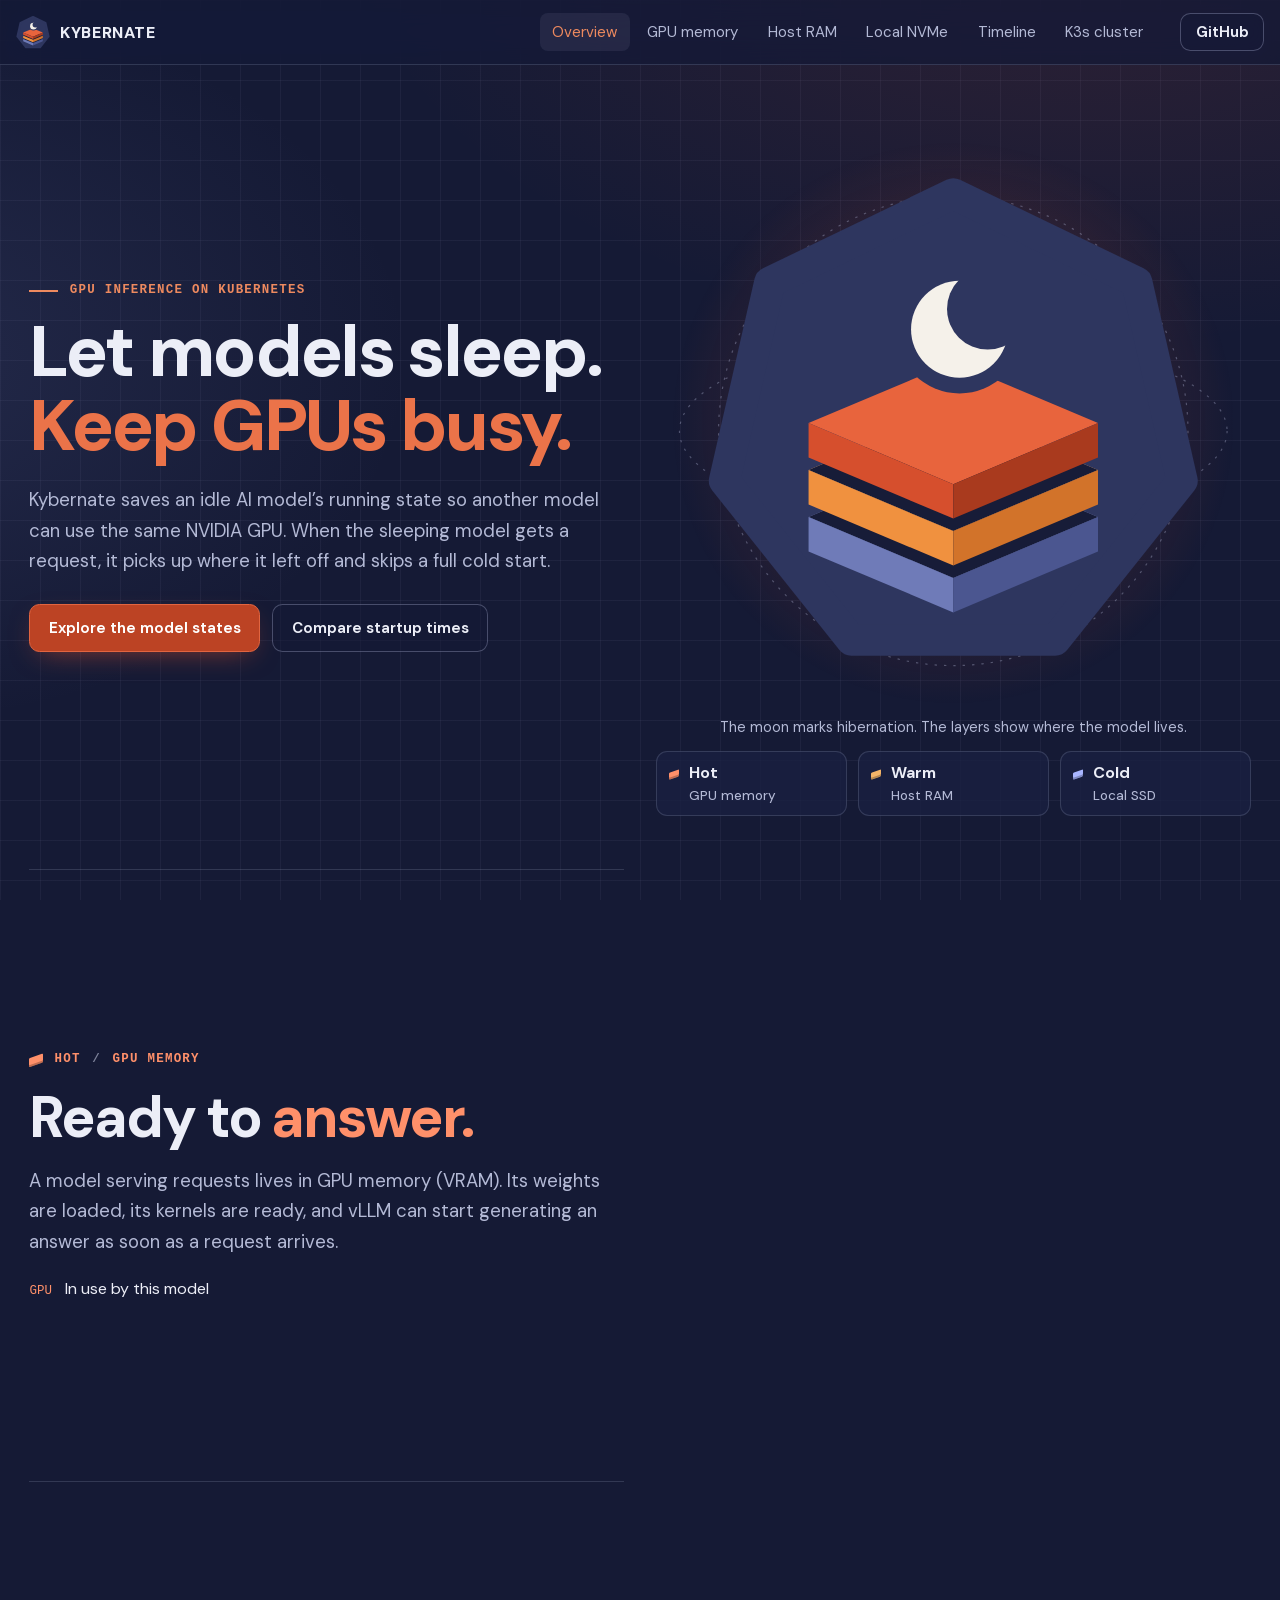
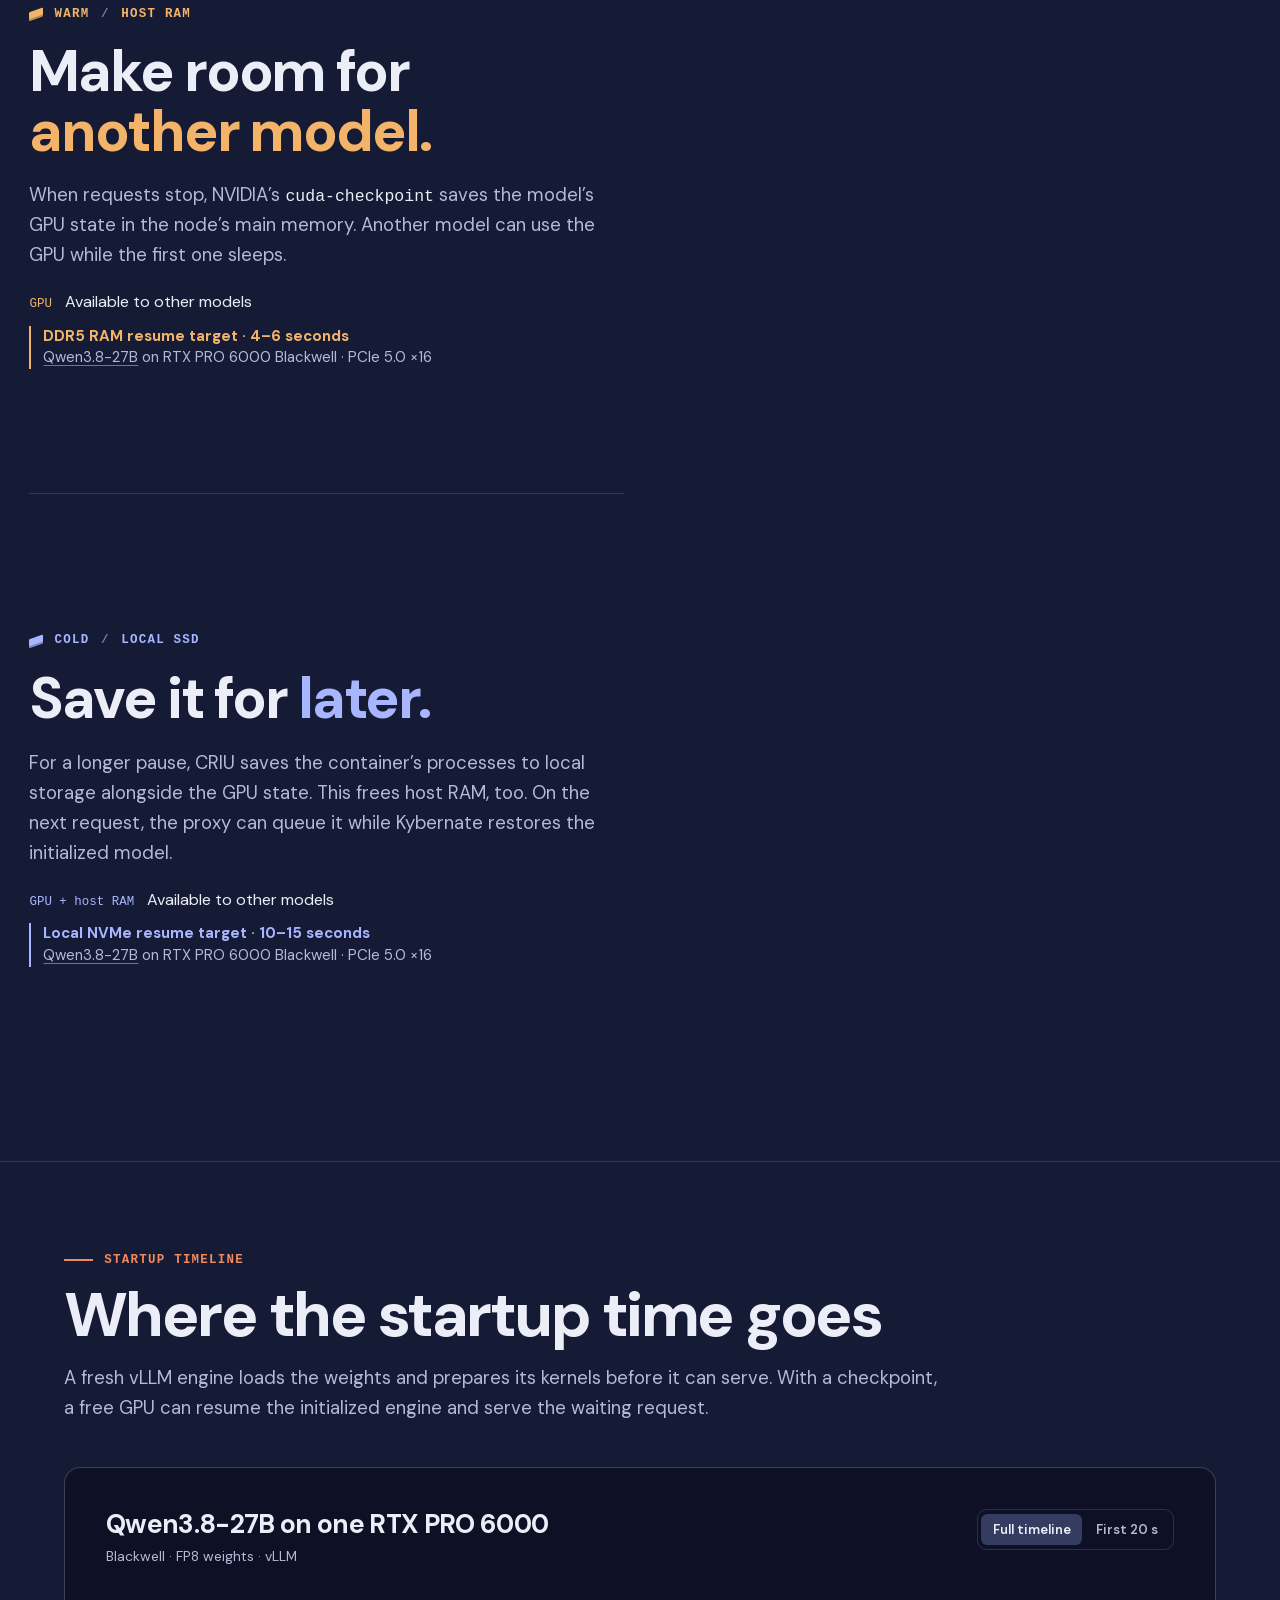
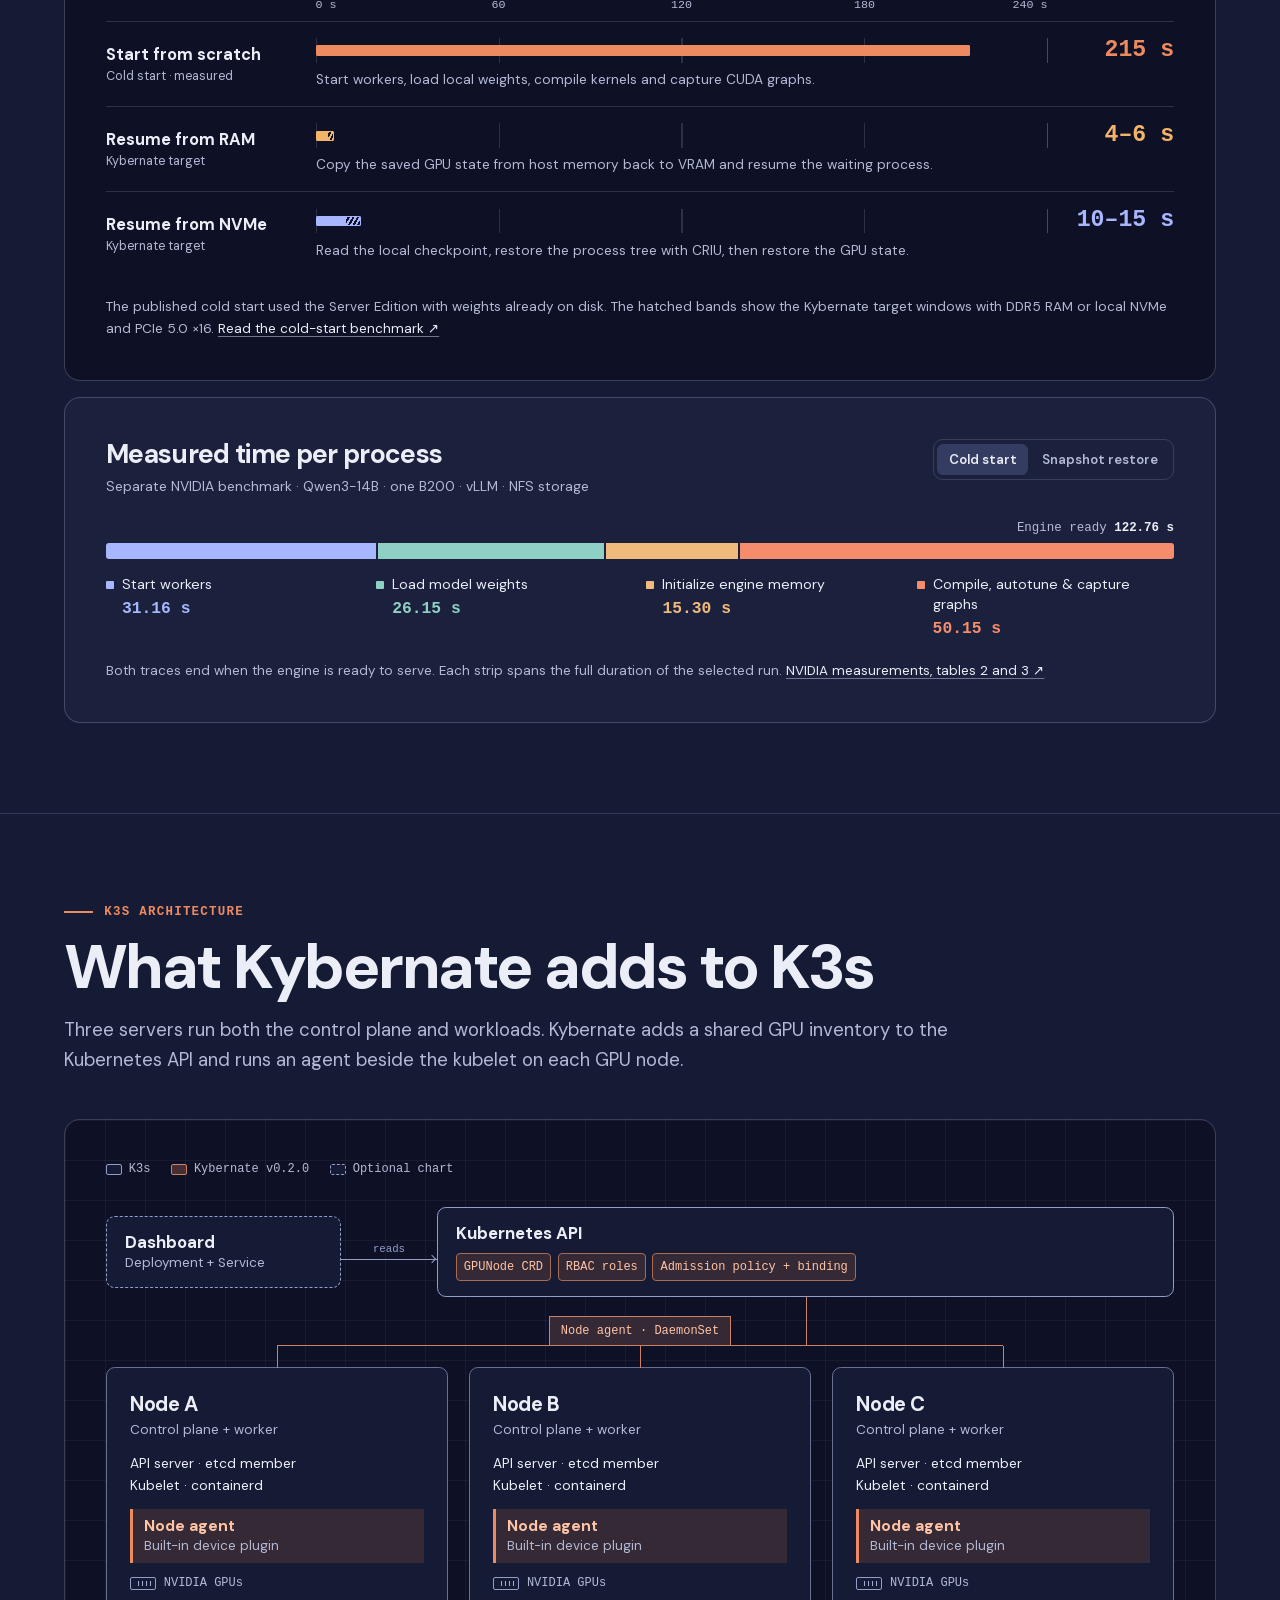
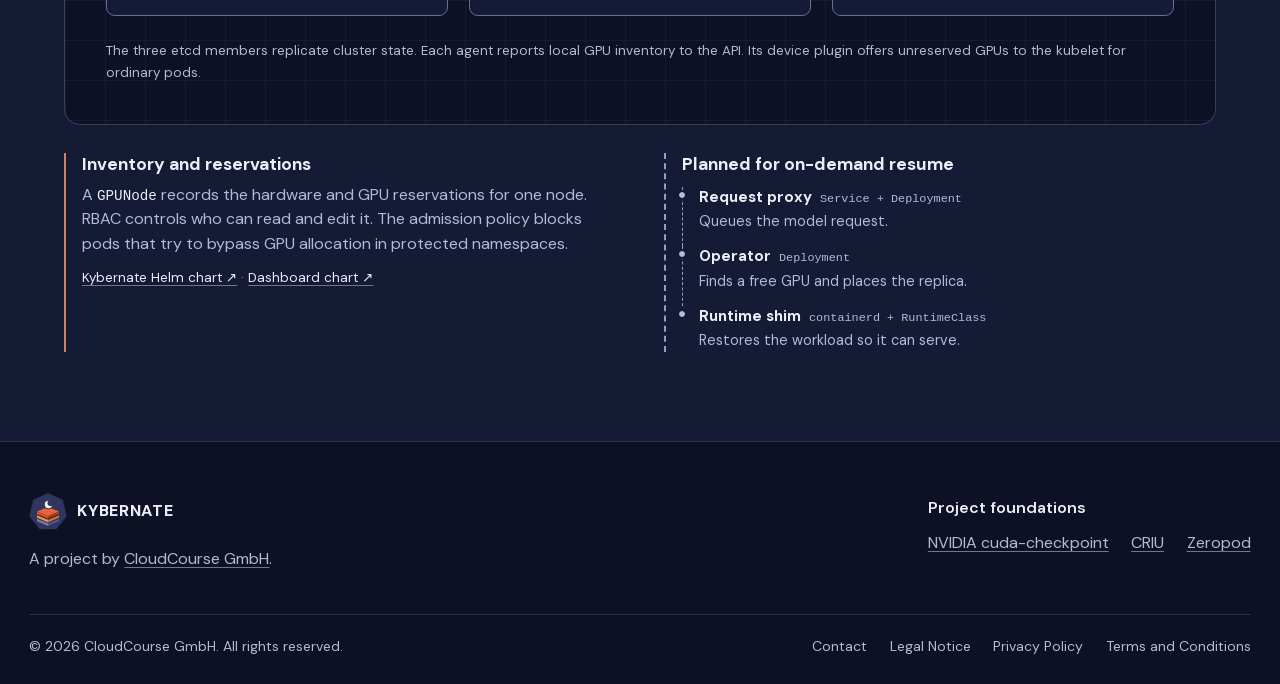
==== commit 98ec0a34: "Explain startup timings and map Kybernate onto K3s" ====
--- a/overview/index.html
+++ b/overview/index.html
@@ -8,6 +8,8 @@
   <title>Kybernate — GPU hibernation for Kubernetes</title>
   <link rel="icon" type="image/svg+xml" href="../mark.svg">
   <link rel="stylesheet" href="./overview.css">
+  <link rel="stylesheet" href="./timeline.css">
+  <link rel="stylesheet" href="./k3s.css">
   <script src="./overview.js" defer></script>
 </head>
 <body>
@@ -20,6 +22,8 @@
         <a href="#hot" data-nav="hot">GPU memory</a>
         <a href="#warm" data-nav="warm">Host RAM</a>
         <a href="#cold" data-nav="cold">Local NVMe</a>
+        <a href="#timeline" data-nav="timeline">Timeline</a>
+        <a href="#k3s" data-nav="k3s">K3s<span class="nav-extension">&nbsp;cluster</span></a>
       </nav>
       <a class="github-link" href="https://github.com/kybernate">GitHub</a>
     </div>
@@ -34,7 +38,7 @@
           <p class="lede">Kybernate saves an idle AI model’s running state so another model can use the same NVIDIA GPU. When the sleeping model gets a request, it picks up where it left off and skips a full cold start.</p>
           <div class="intro-actions">
             <a class="explore" href="#hot">Explore the model states</a>
-            <a class="secondary-action" href="#warm">View resume targets</a>
+            <a class="secondary-action" href="#timeline">Compare startup times</a>
           </div>
         </div>
       </section>
@@ -136,6 +140,157 @@
         </div>
       </section>
     </div>
+
+    <section id="timeline" class="story-section" tabindex="-1" aria-labelledby="timeline-title">
+      <div class="shell">
+        <header class="section-intro">
+          <p class="eyebrow"><span class="rule" aria-hidden="true"></span>Startup timeline</p>
+          <h2 id="timeline-title">Where the startup time goes</h2>
+          <p class="lede">A fresh vLLM engine loads the weights and prepares its kernels before it can serve. With a checkpoint, a free GPU can resume the initialized engine and serve the waiting request.</p>
+        </header>
+        <figure class="sheet timing-sheet" aria-labelledby="comparison-title">
+          <div class="trace-heading">
+            <div>
+              <h3 id="comparison-title">Qwen3.8-27B on one RTX PRO 6000</h3>
+              <p>Blackwell · FP8 weights · vLLM</p>
+            </div>
+            <fieldset class="switcher">
+              <legend class="visually-hidden">Timeline scale</legend>
+              <label><input type="radio" name="window" value="full" checked><span>Full timeline</span></label>
+              <label><input type="radio" name="window" value="early"><span>First 20 s</span></label>
+            </fieldset>
+          </div>
+          <div class="trace-plot">
+            <div class="time-axis" aria-hidden="true"><span>0 s</span><span class="tick-full">60</span><span class="tick-early">5</span><span class="tick-full">120</span><span class="tick-early">10</span><span class="tick-full">180</span><span class="tick-early">15</span><span class="tick-full">240 s</span><span class="tick-early">20 s</span></div>
+            <div class="trace-row start-row" style="--low: 215; --high: 215">
+              <div class="trace-label"><strong>Start from scratch</strong><span>Cold start · measured</span></div>
+              <div class="track" aria-hidden="true"><i></i></div>
+              <strong class="trace-value">215 s</strong>
+              <p>Start workers, load local weights, compile kernels and capture CUDA graphs.</p>
+            </div>
+            <div class="trace-row tone-warm" style="--low: 4; --high: 6">
+              <div class="trace-label"><strong>Resume from RAM</strong><span>Kybernate target</span></div>
+              <div class="track" aria-hidden="true"><i></i></div>
+              <strong class="trace-value">4–6 s</strong>
+              <p>Copy the saved GPU state from host memory back to VRAM and resume the waiting process.</p>
+            </div>
+            <div class="trace-row tone-cold" style="--low: 10; --high: 15">
+              <div class="trace-label"><strong>Resume from NVMe</strong><span>Kybernate target</span></div>
+              <div class="track" aria-hidden="true"><i></i></div>
+              <strong class="trace-value">10–15 s</strong>
+              <p>Read the local checkpoint, restore the process tree with CRIU, then restore the GPU state.</p>
+            </div>
+          </div>
+          <figcaption>The published cold start used the Server Edition with weights already on disk. The hatched bands show the Kybernate target windows with DDR5 RAM or local NVMe and PCIe 5.0 ×16. <a href="https://warmctl.io/blog/qwen38-27b-11-second-start-rtx-pro-6000/">Read the cold-start benchmark&nbsp;↗</a></figcaption>
+        </figure>
+        <div class="sheet phase-sheet">
+          <div class="trace-heading">
+            <div>
+              <h3>Measured time per process</h3>
+              <p>Separate NVIDIA benchmark · Qwen3-14B · one B200 · vLLM · NFS storage</p>
+            </div>
+            <fieldset class="switcher">
+              <legend class="visually-hidden">Show process timings for</legend>
+              <label><input type="radio" name="phases" value="start" checked><span>Cold start</span></label>
+              <label><input type="radio" name="phases" value="restore"><span>Snapshot restore</span></label>
+            </fieldset>
+          </div>
+          <!-- Each segment's flex-grow value is its measured duration in seconds. -->
+          <div class="phase-group phase-start">
+            <p class="phase-total">Engine ready <strong>122.76 s</strong></p>
+            <div class="phase-strip" aria-hidden="true">
+              <i style="flex-grow: 31.16"></i>
+              <i style="flex-grow: 26.15"></i>
+              <i style="flex-grow: 15.30"></i>
+              <i style="flex-grow: 50.15"></i>
+            </div>
+            <ol class="phase-list">
+              <li><span>Start workers</span><strong>31.16 s</strong></li>
+              <li><span>Load model weights</span><strong>26.15 s</strong></li>
+              <li><span>Initialize engine memory</span><strong>15.30 s</strong></li>
+              <li><span>Compile, autotune &amp; capture graphs</span><strong>50.15 s</strong></li>
+            </ol>
+          </div>
+          <div class="phase-group phase-restore">
+            <p class="phase-total">Engine ready <strong>5.72 s</strong></p>
+            <div class="phase-strip" aria-hidden="true">
+              <i style="flex-grow: 0.13"></i>
+              <i style="flex-grow: 1.58"></i>
+              <i style="flex-grow: 3.16"></i>
+              <i style="flex-grow: 0.85"></i>
+            </div>
+            <ol class="phase-list">
+              <li><span>Set up restore agent</span><strong>0.13 s</strong></li>
+              <li><span>Restore processes with CRIU</span><strong>1.58 s</strong></li>
+              <li><span>Restore CUDA state</span><strong>3.16 s</strong></li>
+              <li><span>Wake and remap memory</span><strong>0.85 s</strong></li>
+            </ol>
+          </div>
+          <p class="source-line">Both traces end when the engine is ready to serve. Each strip spans the full duration of the selected run. <a href="https://developer.nvidia.com/blog/start-and-restore-gpu-workloads-in-seconds-with-nvidia-snapshot/">NVIDIA measurements, tables 2 and 3&nbsp;↗</a></p>
+        </div>
+      </div>
+    </section>
+
+    <section id="k3s" class="story-section" tabindex="-1" aria-labelledby="k3s-title">
+      <div class="shell">
+        <header class="section-intro">
+          <p class="eyebrow"><span class="rule" aria-hidden="true"></span>K3s architecture</p>
+          <h2 id="k3s-title">What Kybernate adds to K3s</h2>
+          <p class="lede">Three servers run both the control plane and workloads. Kybernate adds a shared GPU inventory to the Kubernetes API and runs an agent beside the kubelet on each GPU node.</p>
+        </header>
+        <figure class="sheet k3-map" aria-labelledby="k3-caption">
+          <div class="map-key"><span>K3s</span><span>Kybernate v0.2.0</span><span>Optional chart</span></div>
+          <div class="k3-api-row">
+            <div class="k3-client"><strong>Dashboard</strong><span>Deployment + Service</span></div>
+            <div class="k3-wire"><span>reads</span><i aria-hidden="true"></i></div>
+            <div class="k3-api">
+              <strong>Kubernetes API</strong>
+              <div class="k3-objects"><span>GPUNode CRD</span><span>RBAC roles</span><span>Admission policy + binding</span></div>
+            </div>
+          </div>
+          <div class="k3-branch"><div class="k3-bus"><span>Node agent · DaemonSet</span></div></div>
+          <ol class="k3-nodes">
+            <li class="k3-node">
+              <h3>Node A</h3>
+              <p>Control plane + worker</p>
+              <div class="k3-core">API server · etcd member<br>Kubelet · containerd</div>
+              <div class="k3-agent"><strong>Node agent</strong><span>Built-in device plugin</span></div>
+              <div class="k3-gpu"><i aria-hidden="true"></i>NVIDIA GPUs</div>
+            </li>
+            <li class="k3-node">
+              <h3>Node B</h3>
+              <p>Control plane + worker</p>
+              <div class="k3-core">API server · etcd member<br>Kubelet · containerd</div>
+              <div class="k3-agent"><strong>Node agent</strong><span>Built-in device plugin</span></div>
+              <div class="k3-gpu"><i aria-hidden="true"></i>NVIDIA GPUs</div>
+            </li>
+            <li class="k3-node">
+              <h3>Node C</h3>
+              <p>Control plane + worker</p>
+              <div class="k3-core">API server · etcd member<br>Kubelet · containerd</div>
+              <div class="k3-agent"><strong>Node agent</strong><span>Built-in device plugin</span></div>
+              <div class="k3-gpu"><i aria-hidden="true"></i>NVIDIA GPUs</div>
+            </li>
+          </ol>
+          <figcaption id="k3-caption">The three etcd members replicate cluster state. Each agent reports local GPU inventory to the API. Its device plugin offers unreserved GPUs to the kubelet for ordinary pods.</figcaption>
+        </figure>
+        <div class="k3-notes">
+          <div>
+            <h3>Inventory and reservations</h3>
+            <p>A <code>GPUNode</code> records the hardware and GPU reservations for one node. RBAC controls who can read and edit it. The admission policy blocks pods that try to bypass GPU allocation in protected namespaces.</p>
+            <p class="source-line"><a href="https://github.com/kybernate/kybernate/tree/v0.2.0/charts/kybernate">Kybernate Helm chart&nbsp;↗</a> · <a href="https://github.com/kybernate/dashboard/tree/v0.2.0/charts/dashboard">Dashboard chart&nbsp;↗</a></p>
+          </div>
+          <div>
+            <h3>Planned for on-demand resume</h3>
+            <ol class="k3-roadmap">
+              <li><strong>Request proxy</strong><span>Service + Deployment</span><p>Queues the model request.</p></li>
+              <li><strong>Operator</strong><span>Deployment</span><p>Finds a free GPU and places the replica.</p></li>
+              <li><strong>Runtime shim</strong><span>containerd + RuntimeClass</span><p>Restores the workload so it can serve.</p></li>
+            </ol>
+          </div>
+        </div>
+      </div>
+    </section>
   </main>
 
   <footer class="site-footer">
--- a/overview/overview.css
+++ b/overview/overview.css
@@ -179,9 +179,20 @@
   .footer-main { padding-block: 2rem; }
   .footer-legal { gap: .85rem; }
 }
+@media (max-width: 58rem) {
+  .primary a { padding-inline: .5rem; }
+  .primary [data-nav="hot"], .primary [data-nav="warm"], .primary [data-nav="cold"] { display: none; }
+}
 @media (max-width: 41rem) {
-  .primary { display: none; }
-  .github-link { margin-left: auto; }
+  .primary [data-nav="overview"], .nav-extension { display: none; }
+  .header-row { gap: .6rem; }
+}
+@media (max-width: 23rem) {
+  .header-row { width: calc(100% - 1rem); gap: .25rem; }
+  .header-row .brand { font-size: .8rem; }
+  .header-row .brand img { width: 26px; height: 26px; }
+  .primary a { padding-inline: .36rem; }
+  .github-link { padding-inline: .45rem; }
 }
 @media (max-height: 32rem) {
   .site-header, .figure { position: relative; top: auto; }
--- a/overview/timeline.css
+++ b/overview/timeline.css
@@ -0,0 +1,132 @@
+.story-section {
+  padding-block: clamp(3rem, 7vw, 6.5rem);
+  border-top: 1px solid var(--line);
+  scroll-margin-top: var(--header);
+}
+.story-section > .shell { max-width: 72rem; }
+.section-intro { margin-bottom: clamp(1.5rem, 3.5vw, 2.75rem); }
+.section-intro h2 {
+  font: 750 clamp(2.4rem, 4.9vw, 4.6rem)/1.04 'DM Sans', 'Avenir Next', sans-serif;
+  letter-spacing: -.04em;
+  text-wrap: balance;
+  margin: .8rem 0 1rem;
+}
+.section-intro .lede { max-width: 68ch; }
+.sheet {
+  padding: clamp(1.1rem, 3.2vw, 2.6rem);
+  border: 1px solid rgb(185 191 223 / 26%);
+  border-radius: 1rem;
+  background: var(--deep);
+}
+.visually-hidden, .switcher input {
+  position: absolute;
+  width: 1px; height: 1px;
+  padding: 0; margin: -1px; border: 0;
+  clip-path: inset(50%);
+  overflow: hidden; white-space: nowrap;
+}
+.timing-sheet { --horizon: 240; }
+.timing-sheet:has(input[value="early"]:checked) { --horizon: 20; }
+.trace-heading { display: flex; align-items: flex-start; justify-content: space-between; gap: 1rem 1.5rem; flex-wrap: wrap; }
+.trace-heading h3 { margin: 0 0 .35rem; font-size: clamp(1.15rem, 2.2vw, 1.65rem); letter-spacing: -.025em; line-height: 1.2; }
+.trace-heading p { color: var(--muted); font-size: .87rem; line-height: 1.5; }
+.switcher { display: inline-flex; gap: .15rem; min-width: 0; padding: .22rem; margin: 0; border: 1px solid var(--line); border-radius: .6rem; }
+.switcher label { position: relative; cursor: pointer; }
+.switcher span { display: block; padding: .46rem .72rem; border-radius: .4rem; color: var(--muted); font-size: .82rem; line-height: 1.3; font-weight: 600; }
+.switcher input:checked + span { color: var(--paper); background: #343c62; }
+.switcher label:hover span { color: #fff; }
+.switcher input:focus-visible + span { outline: 2px solid var(--ember); outline-offset: 2px; }
+.trace-plot {
+  --label-width: 11.5rem;
+  --value-width: 6.3rem;
+  --gap: clamp(.7rem, 2vw, 1.7rem);
+  margin: 1.9rem 0 1.25rem;
+}
+.trace-row {
+  display: grid;
+  grid-template-columns: var(--label-width) minmax(0,1fr) var(--value-width);
+  column-gap: var(--gap);
+}
+.time-axis {
+  display: flex; justify-content: space-between;
+  margin: 0 calc(var(--value-width) + var(--gap)) .55rem calc(var(--label-width) + var(--gap));
+  color: var(--muted); font: .73rem var(--mono); font-variant-numeric: tabular-nums;
+}
+.time-axis span { position: relative; width: 0; display: grid; justify-content: center; white-space: nowrap; }
+.time-axis span:first-child { justify-content: start; }
+.time-axis span:nth-last-child(-n+2) { justify-content: end; }
+.time-axis .tick-early, .timing-sheet:has(input[value="early"]:checked) .tick-full { display: none; }
+.timing-sheet:has(input[value="early"]:checked) .tick-early { display: grid; }
+.trace-row { align-items: center; padding: .95rem 0; border-top: 1px solid var(--line); }
+.trace-label { grid-row: span 2; display: grid; gap: .2rem; }
+.trace-label strong { font-size: 1.02rem; }
+.trace-label span { color: var(--muted); font-size: .78rem; }
+.trace-row p { grid-column: 2 / -1; margin-top: .35rem; color: var(--muted); font-size: .85rem; line-height: 1.5; }
+.start-row { --tone: var(--ember); }
+.track {
+  position: relative; height: 1.55rem; align-content: center; display: grid; overflow: hidden;
+  background: repeating-linear-gradient(90deg, var(--line) 0 1px, transparent 1px 25%);
+  border-right: 1px solid var(--line);
+}
+.track i {
+  position: relative; display: block; height: .65rem;
+  width: calc(100% * var(--high) / var(--horizon));
+  background: repeating-linear-gradient(120deg, transparent 0 2px, var(--tone) 2px 4px);
+  border-radius: 2px;
+  box-shadow: inset 0 0 0 1px var(--tone);
+  overflow: hidden;
+  transition: width .45s ease;
+}
+.track i::before { content: ''; display: block; width: calc(100% * var(--low) / var(--high)); height: 100%; background: var(--tone); }
+.timing-sheet:has(input[value="early"]:checked) .start-row .track::after {
+  content: '›'; position: absolute; right: 0; top: 50%; transform: translateY(-53%);
+  color: var(--tone); background: var(--deep); padding-left: .2rem; font: 700 1.4rem/1 var(--mono);
+}
+.trace-value { text-align: right; white-space: nowrap; color: var(--tone); font: 600 clamp(1.05rem, 1.95vw, 1.45rem)/1.2 var(--mono); }
+.sheet figcaption, .source-line { color: var(--muted); font-size: .84rem; line-height: 1.6; }
+.source-line a, .sheet figcaption a { color: var(--paper); }
+.phase-sheet { margin-top: 1rem; background: #1b203d; }
+.phase-group { margin-block: 1.4rem 1.2rem; }
+.phase-restore, .phase-sheet:has(input[value="restore"]:checked) .phase-start { display: none; }
+.phase-sheet:has(input[value="restore"]:checked) .phase-restore { display: block; }
+.phase-total { text-align: right; color: var(--muted); font: .78rem/1.4 var(--mono); }
+.phase-total strong { color: var(--paper); }
+.phase-strip { display: flex; gap: 2px; width: 100%; height: 1rem; margin: .4rem 0 1rem; border-radius: 3px; overflow: hidden; }
+.phase-strip i, .phase-list li::before { background: var(--phase-color); }
+.phase-strip i:nth-child(1), .phase-list li:nth-child(1) { --phase-color: #a6b6ff; }
+.phase-strip i:nth-child(2), .phase-list li:nth-child(2) { --phase-color: #8fd0c4; }
+.phase-strip i:nth-child(3), .phase-list li:nth-child(3) { --phase-color: #f0ba7d; }
+.phase-strip i:nth-child(4), .phase-list li:nth-child(4) { --phase-color: #f58d6d; }
+.phase-list { display: grid; grid-template-columns: repeat(4, 1fr); gap: .8rem; list-style: none; padding: 0; margin: 0; }
+.phase-list li { display: grid; align-content: start; grid-template-columns: .5rem 1fr; column-gap: .5rem; row-gap: .2rem; font-size: .88rem; line-height: 1.4; }
+.phase-list li::before { content: ''; width: .5rem; height: .5rem; margin-top: .34rem; border-radius: 1px; }
+.phase-list strong { grid-column: 2; color: var(--phase-color); font: 600 1.02rem/1.4 var(--mono); }
+@supports (animation-timeline: view()) {
+  @media (prefers-reduced-motion: no-preference) {
+    .trace-row, .phase-group { view-timeline-name: --trace-entry; }
+    .track i, .phase-strip {
+      animation: draw-trace 1s linear both;
+      animation-timeline: --trace-entry;
+      animation-range: entry 0% cover 20%;
+    }
+    @keyframes draw-trace {
+      from { clip-path: inset(0 92% 0 0); }
+      to { clip-path: inset(0); }
+    }
+  }
+}
+@media (max-width: 45rem) {
+  .trace-row { grid-template-columns: 1fr auto; row-gap: .3rem; }
+  .trace-label { grid-column: 1; grid-row: 1; }
+  .trace-value { grid-column: 2; grid-row: 1; }
+  .track { grid-column: 1 / -1; grid-row: 2; }
+  .trace-row p { grid-column: 1 / -1; margin: 0; }
+  .time-axis { margin-inline: 0; }
+  .phase-list { grid-template-columns: repeat(2, minmax(0,1fr)); }
+}
+@media (max-height: 32rem) {
+  .story-section { scroll-margin-top: 0; }
+}
+@media (prefers-reduced-motion: reduce) {
+  .track i { transition: none; }
+}
--- a/overview/k3s.css
+++ b/overview/k3s.css
@@ -0,0 +1,63 @@
+.k3-map {
+  --wire: #929dc8;
+  --agent-line: #cd8261;
+  background: var(--blueprint), var(--deep);
+}
+.map-key { display: flex; flex-wrap: wrap; gap: .65rem 1.3rem; margin-bottom: 1.8rem; color: var(--muted); font: .75rem/1.4 var(--mono); }
+.map-key span { display: inline-flex; gap: .45rem; align-items: center; }
+.map-key span::before { content: ''; width: .85rem; height: .6rem; border: 1px solid var(--wire); border-radius: 2px; background: var(--night); }
+.map-key span:nth-child(2)::before { border-color: var(--agent-line); background: #472e34; }
+.map-key span:nth-child(3)::before { border-style: dashed; }
+.k3-api-row { display: grid; grid-template-columns: 22% 9% 1fr; align-items: center; }
+.k3-client, .k3-api { background: var(--night); padding: .9rem 1.1rem; border-radius: .55rem; }
+.k3-client { border: 1px dashed var(--wire); }
+.k3-api { border: 1px solid var(--wire); }
+.k3-api strong, .k3-client strong { font-size: 1.05rem; }
+.k3-client span, .k3-agent span, .k3-node p { display: block; font-size: .84rem; color: var(--muted); line-height: 1.45; }
+.k3-objects { display: flex; gap: .4rem; flex-wrap: wrap; margin-top: .55rem; }
+.k3-objects span { padding: .3rem .45rem; border: 1px solid #a96c53; border-radius: .25rem; background: #352935; color: #ffc3a5; font: .75rem/1.4 var(--mono); }
+.k3-wire { display: grid; gap: .24rem; color: var(--wire); text-align: center; font: .67rem/1 var(--mono); }
+.k3-wire i { position: relative; height: 1px; background: currentColor; }
+.k3-wire i::after { content: ''; position: absolute; top: -3px; right: 2px; border: solid currentColor; border-width: 1px 1px 0 0; width: 5px; height: 5px; transform: rotate(45deg); }
+.k3-branch { display: grid; justify-items: center; padding-top: 1.2rem; position: relative; }
+.k3-branch::before { content: ''; position: absolute; top: 0; bottom: 0; left: 65.5%; border-left: 1px solid var(--agent-line); }
+.k3-bus { position: relative; width: 68%; text-align: center; border-bottom: 1px solid var(--agent-line); }
+.k3-bus span { display: inline-block; padding: .36rem .68rem; background: #352935; border: 1px solid var(--agent-line); border-bottom: 0; color: #ffc3a5; font: .75rem/1.4 var(--mono); }
+.k3-nodes { display: grid; grid-template-columns: repeat(3,minmax(0,1fr)); gap: 2%; margin: 0; padding: 1.3rem 0 0; list-style: none; }
+.k3-node { position: relative; padding: clamp(.85rem,2vw,1.45rem); border: 1px solid #697193; border-radius: .55rem; background: var(--night); }
+.k3-node::before { content: ''; position: absolute; bottom: 100%; left: 50%; height: 1.38rem; border-left: 1px solid var(--agent-line); }
+.k3-node h3 { margin: 0 0 .15rem; font-size: 1.27rem; letter-spacing: -.02em; }
+.k3-core { padding: .8rem 0; font-size: .86rem; line-height: 1.6; }
+.k3-agent { border-left: 3px solid var(--ember); padding: .45rem .65rem; background: #352935; font-size: .96rem; }
+.k3-agent strong { color: #ffc3a5; }
+.k3-gpu { display: flex; align-items: center; gap: .5rem; margin-top: .8rem; color: var(--muted); font: .75rem/1.4 var(--mono); }
+.k3-gpu i { width: 1.6rem; height: .8rem; border: 1px solid var(--wire); border-radius: 2px; background: repeating-linear-gradient(90deg,transparent 0 3px,#a3acd2 3px 4px) center/70% 48% no-repeat; }
+.k3-map figcaption { margin-top: 1.5rem; }
+.k3-notes { display: grid; grid-template-columns: repeat(2, minmax(0, 1fr)); gap: 1.6rem 3rem; margin-top: 1.7rem; }
+.k3-notes > div { padding-left: 1rem; border-left: 2px solid var(--agent-line, #cd8261); }
+.k3-notes > div:nth-child(2) { border-color: #929dc8; border-left-style: dashed; }
+.k3-notes h3 { margin: 0 0 .5rem; font-size: 1.1rem; }
+.k3-notes p { color: var(--muted); line-height: 1.55; }
+.k3-roadmap { margin: .75rem 0 0; padding: 0; list-style: none; }
+.k3-roadmap li { position: relative; display: flex; flex-wrap: wrap; align-items: baseline; gap: .12rem .5rem; padding: 0 0 .85rem 1rem; border-left: 1px dashed #929dc8; }
+.k3-roadmap li::before { content: ''; position: absolute; left: -.23rem; top: .33rem; width: .38rem; height: .38rem; border-radius: 50%; background: #b2bce4; outline: 2px solid var(--night); }
+.k3-roadmap li:last-child { border-color: transparent; padding-bottom: 0; }
+.k3-roadmap strong { font-size: .94rem; }
+.k3-roadmap span { color: var(--muted); font: .74rem/1.5 var(--mono); }
+.k3-roadmap p { flex-basis: 100%; font-size: .9rem; }
+.k3-notes .source-line { margin-top: .7rem; }
+@media (max-width: 42rem) {
+  .k3-api-row { grid-template-columns: minmax(0,1fr); }
+  .k3-client { justify-self: center; text-align: center; }
+  .k3-wire { height: 1.75rem; display: flex; align-items: center; justify-content: center; border-left: 1px solid var(--wire); padding-left: .42rem; justify-self: start; margin-left: 50%; }
+  .k3-wire i { display: none; }
+  .k3-api { text-align: center; }
+  .k3-objects { justify-content: center; }
+  .k3-branch::before { left: 50%; }
+  .k3-bus { width: auto; justify-self: start; margin-left: 0; padding-right: .65rem; min-width: 53%; text-align: right; }
+  .k3-nodes { grid-template-columns: 1fr; gap: .65rem; padding: .75rem 0 0 1rem; position: relative; }
+  .k3-nodes::before { content: ''; position: absolute; top: 0; bottom: 0; left: 0; border-left: 1px solid var(--agent-line); }
+  .k3-node::before { left: auto; right: 100%; top: 50%; width: 1rem; height: 0; border: 0; border-top: 1px solid var(--agent-line); }
+  .k3-node:last-child::after { content: ''; position: absolute; top: calc(50% + 1px); bottom: -1px; left: calc(-1rem - 1px); border-left: 2px solid var(--deep); }
+  .k3-notes { grid-template-columns: 1fr; }
+}
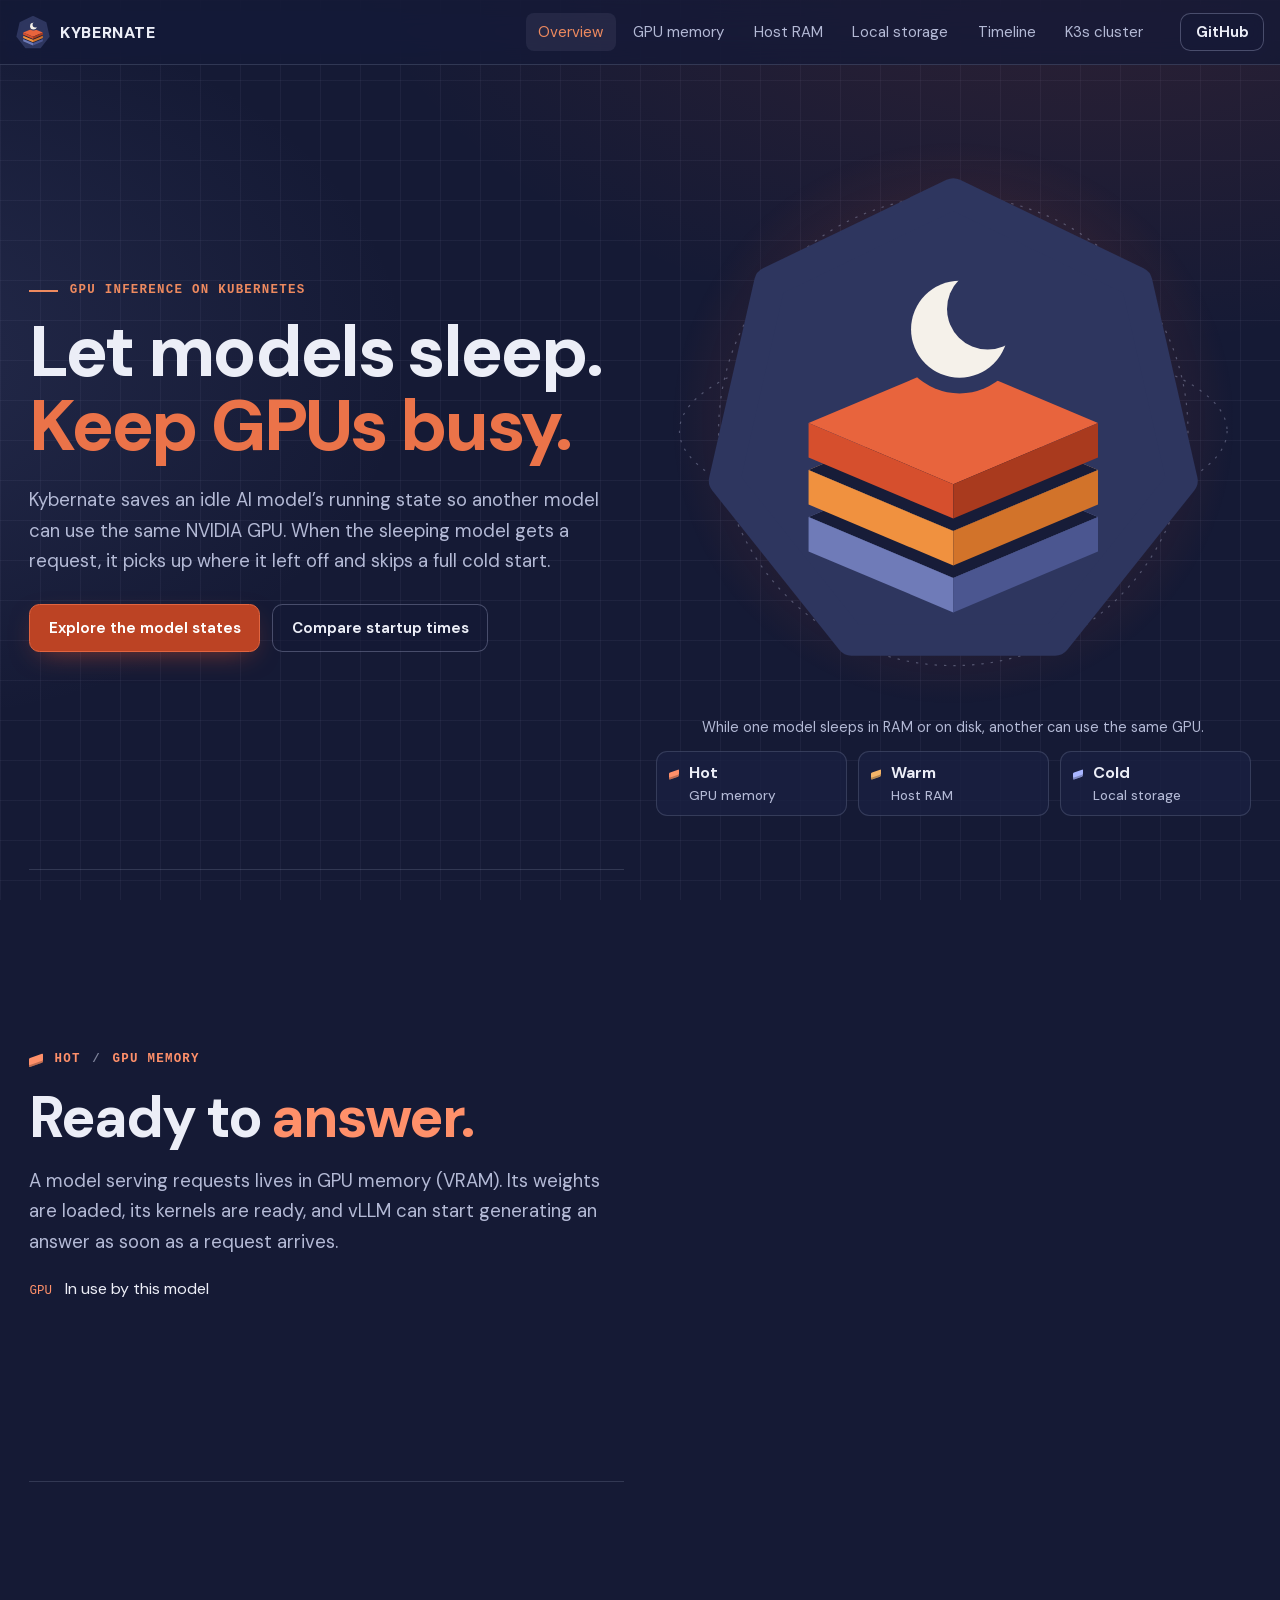
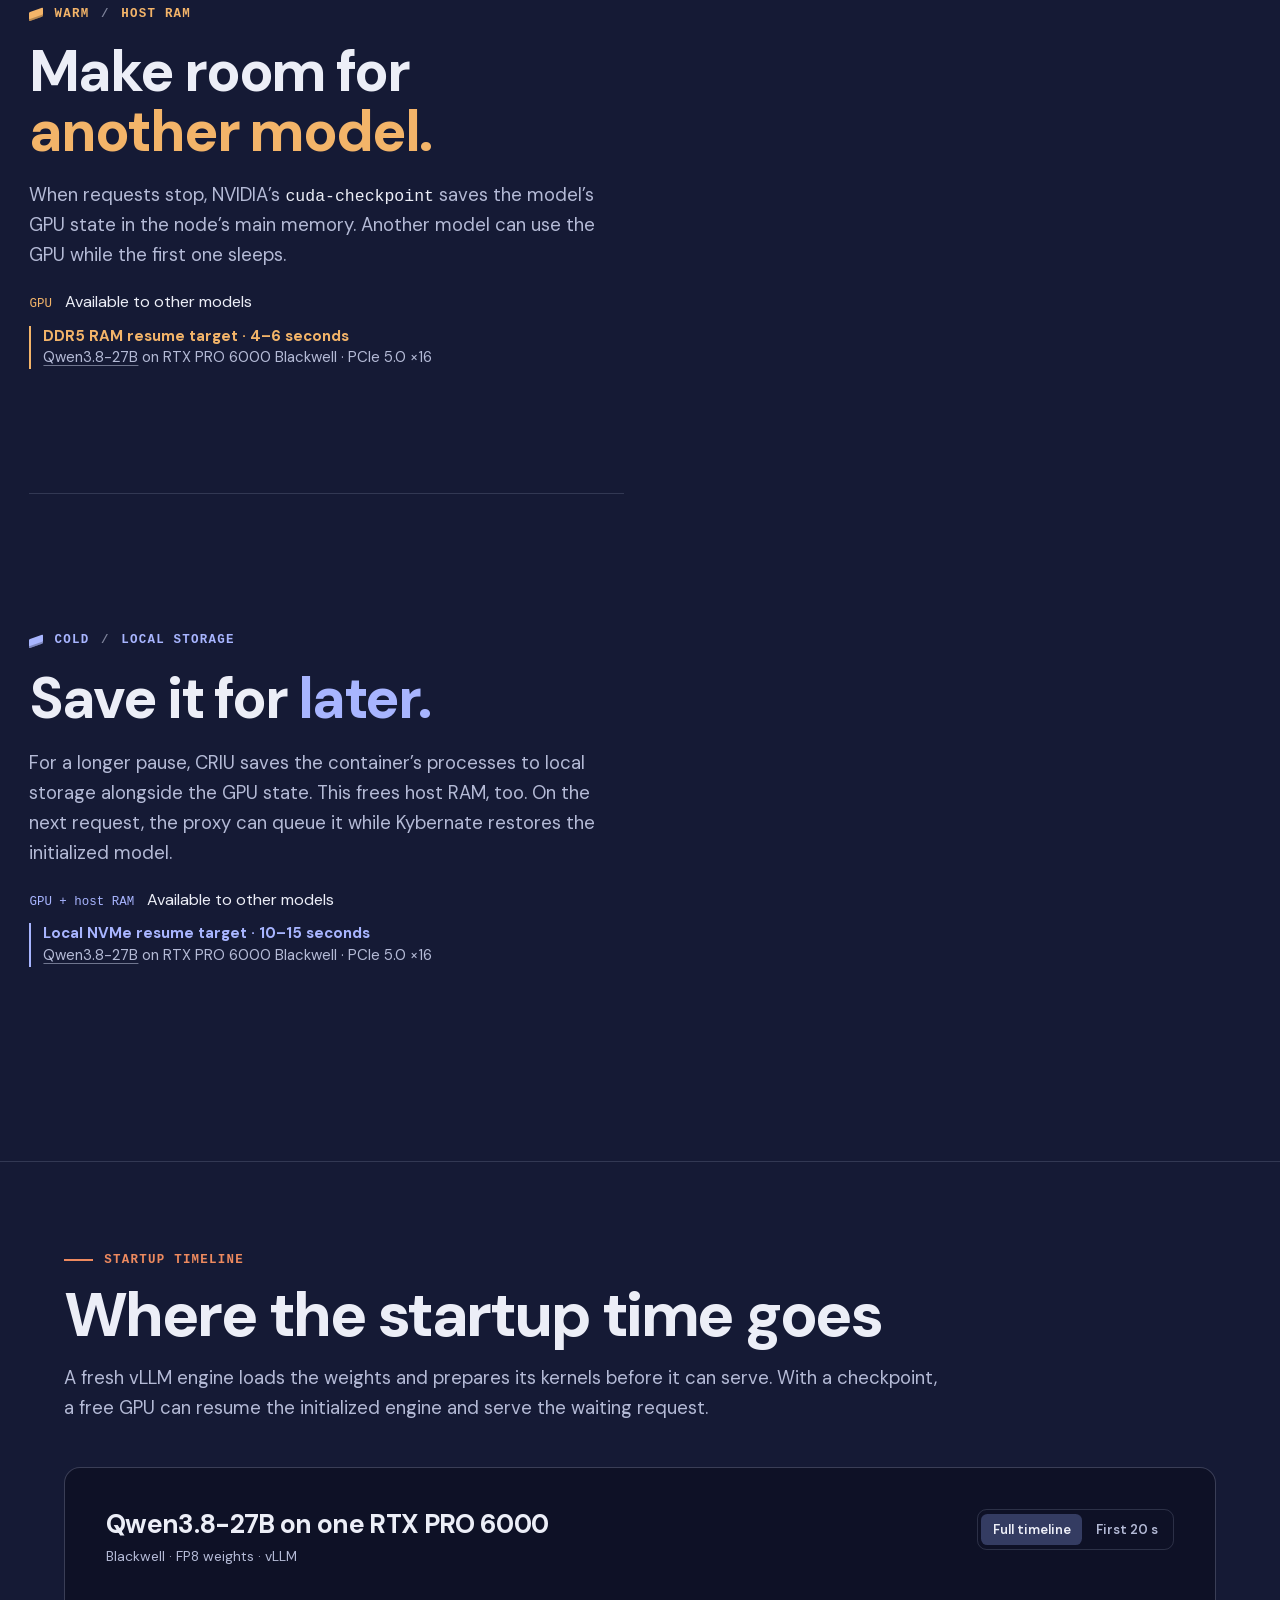
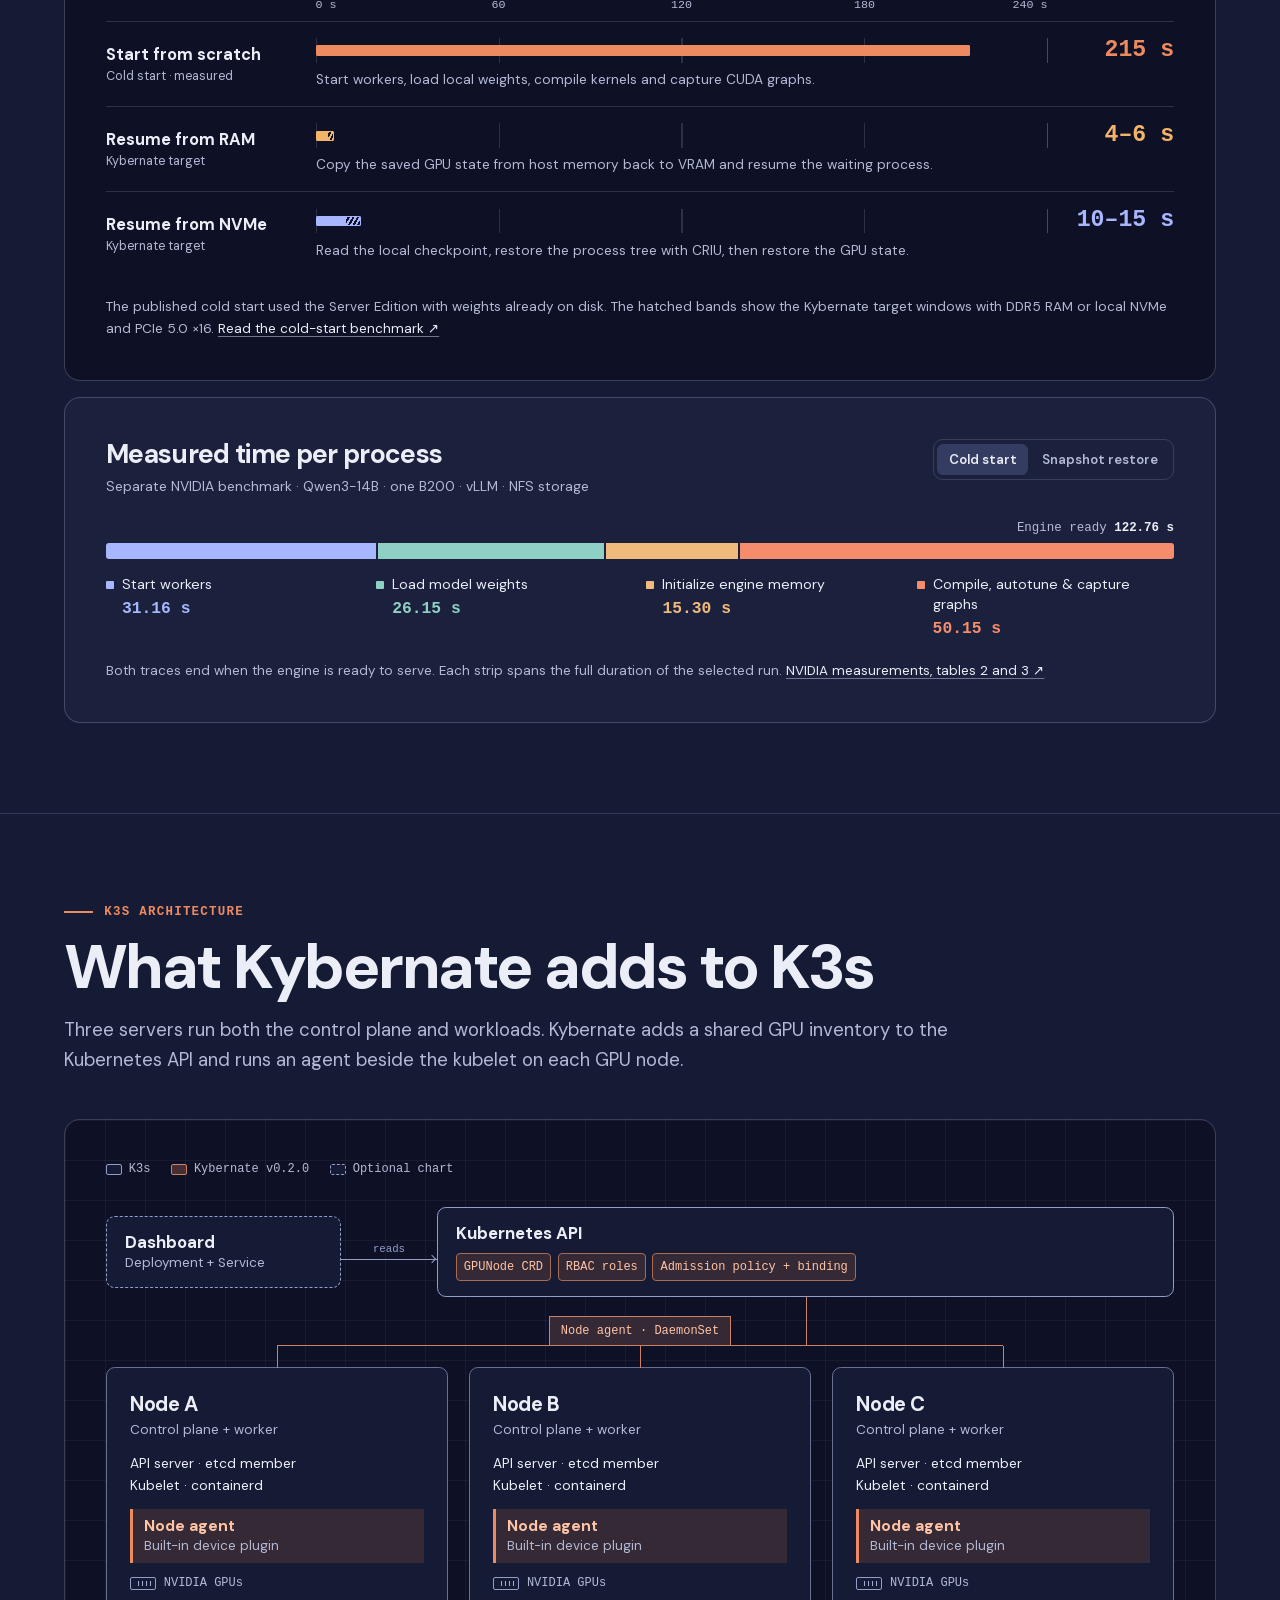
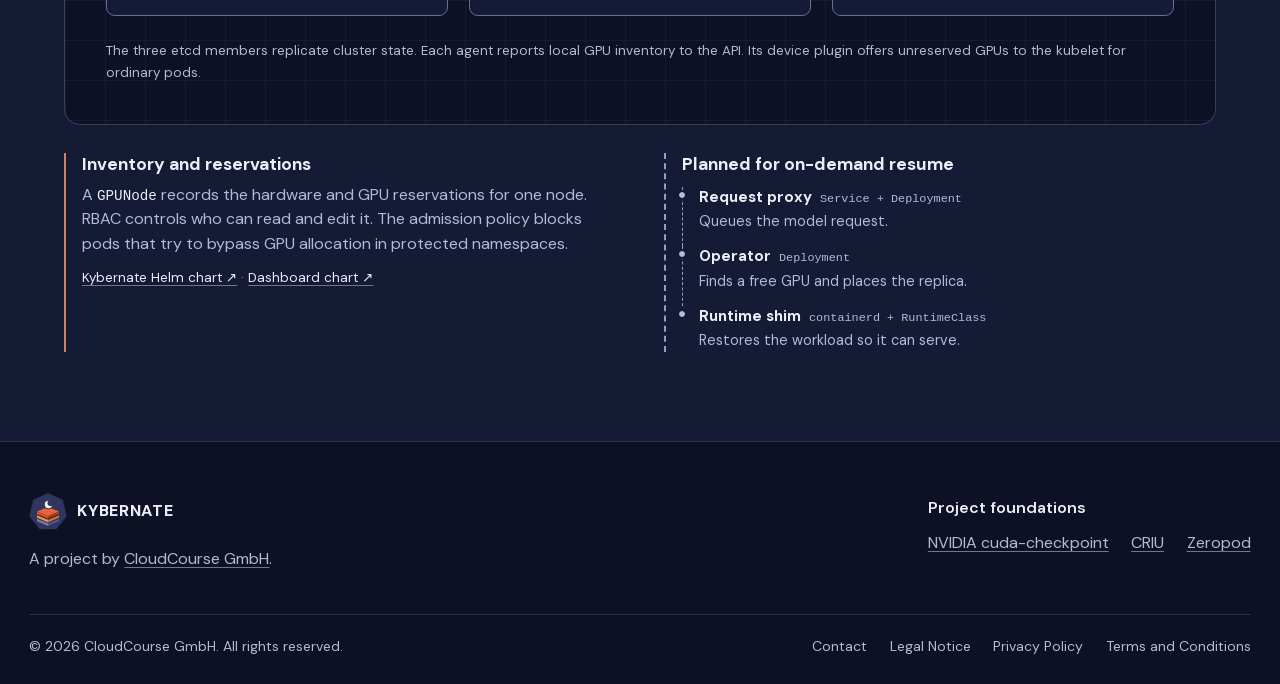
==== commit 3a0cd665: "Clarify the hibernation caption and cold storage labels" ====
--- a/overview/index.html
+++ b/overview/index.html
@@ -21,7 +21,7 @@
         <a href="#overview" data-nav="overview">Overview</a>
         <a href="#hot" data-nav="hot">GPU memory</a>
         <a href="#warm" data-nav="warm">Host RAM</a>
-        <a href="#cold" data-nav="cold">Local NVMe</a>
+        <a href="#cold" data-nav="cold">Local storage</a>
         <a href="#timeline" data-nav="timeline">Timeline</a>
         <a href="#k3s" data-nav="k3s">K3s<span class="nav-extension">&nbsp;cluster</span></a>
       </nav>
@@ -96,11 +96,11 @@
           </g>
         </svg>
         <figcaption>
-          <span class="figure-caption">The moon marks hibernation. The layers show where the model lives.</span>
+          <span class="figure-caption">While one model sleeps in RAM or on disk, another can use the same GPU.</span>
           <nav class="layer-key" aria-label="Jump to a model state">
             <a class="tone-hot" href="#hot"><i aria-hidden="true"></i><span>Hot<small>GPU memory</small></span></a>
             <a class="tone-warm" href="#warm"><i aria-hidden="true"></i><span>Warm<small>Host RAM</small></span></a>
-            <a class="tone-cold" href="#cold"><i aria-hidden="true"></i><span>Cold<small>Local SSD</small></span></a>
+            <a class="tone-cold" href="#cold"><i aria-hidden="true"></i><span>Cold<small>Local storage</small></span></a>
           </nav>
         </figcaption>
       </figure>
@@ -129,7 +129,7 @@
 
       <section class="chapter tier tone-cold" id="cold" tabindex="-1" aria-labelledby="cold-title">
         <div class="chapter-body">
-          <p class="eyebrow"><span class="swatch" aria-hidden="true"></span>Cold <span class="divider">/</span> Local SSD</p>
+          <p class="eyebrow"><span class="swatch" aria-hidden="true"></span>Cold <span class="divider">/</span> Local storage</p>
           <h2 id="cold-title">Save it for <em>later.</em></h2>
           <p class="lede">For a longer pause, CRIU saves the container’s processes to local storage alongside the GPU state. This frees host RAM, too. On the next request, the proxy can queue it while Kybernate restores the initialized model.</p>
           <p class="resource"><span>GPU + host RAM</span> Available to other models</p>
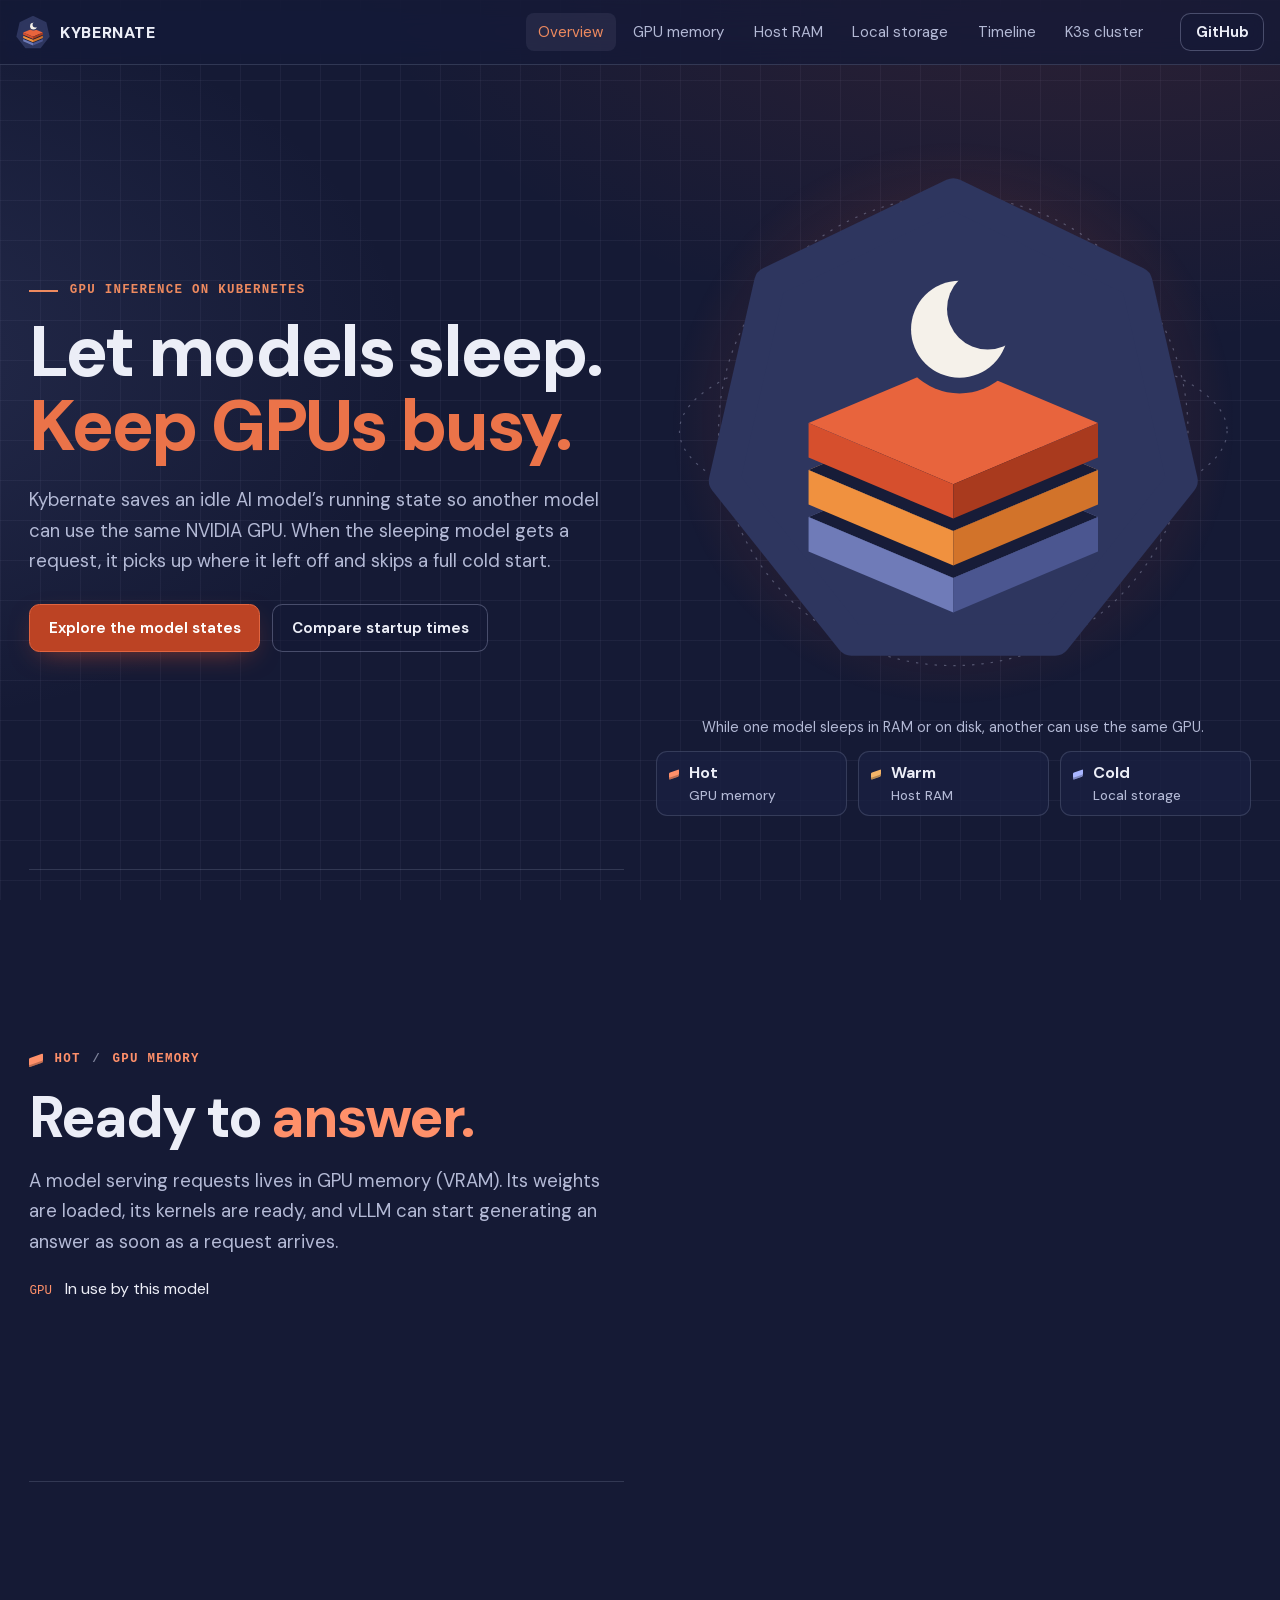
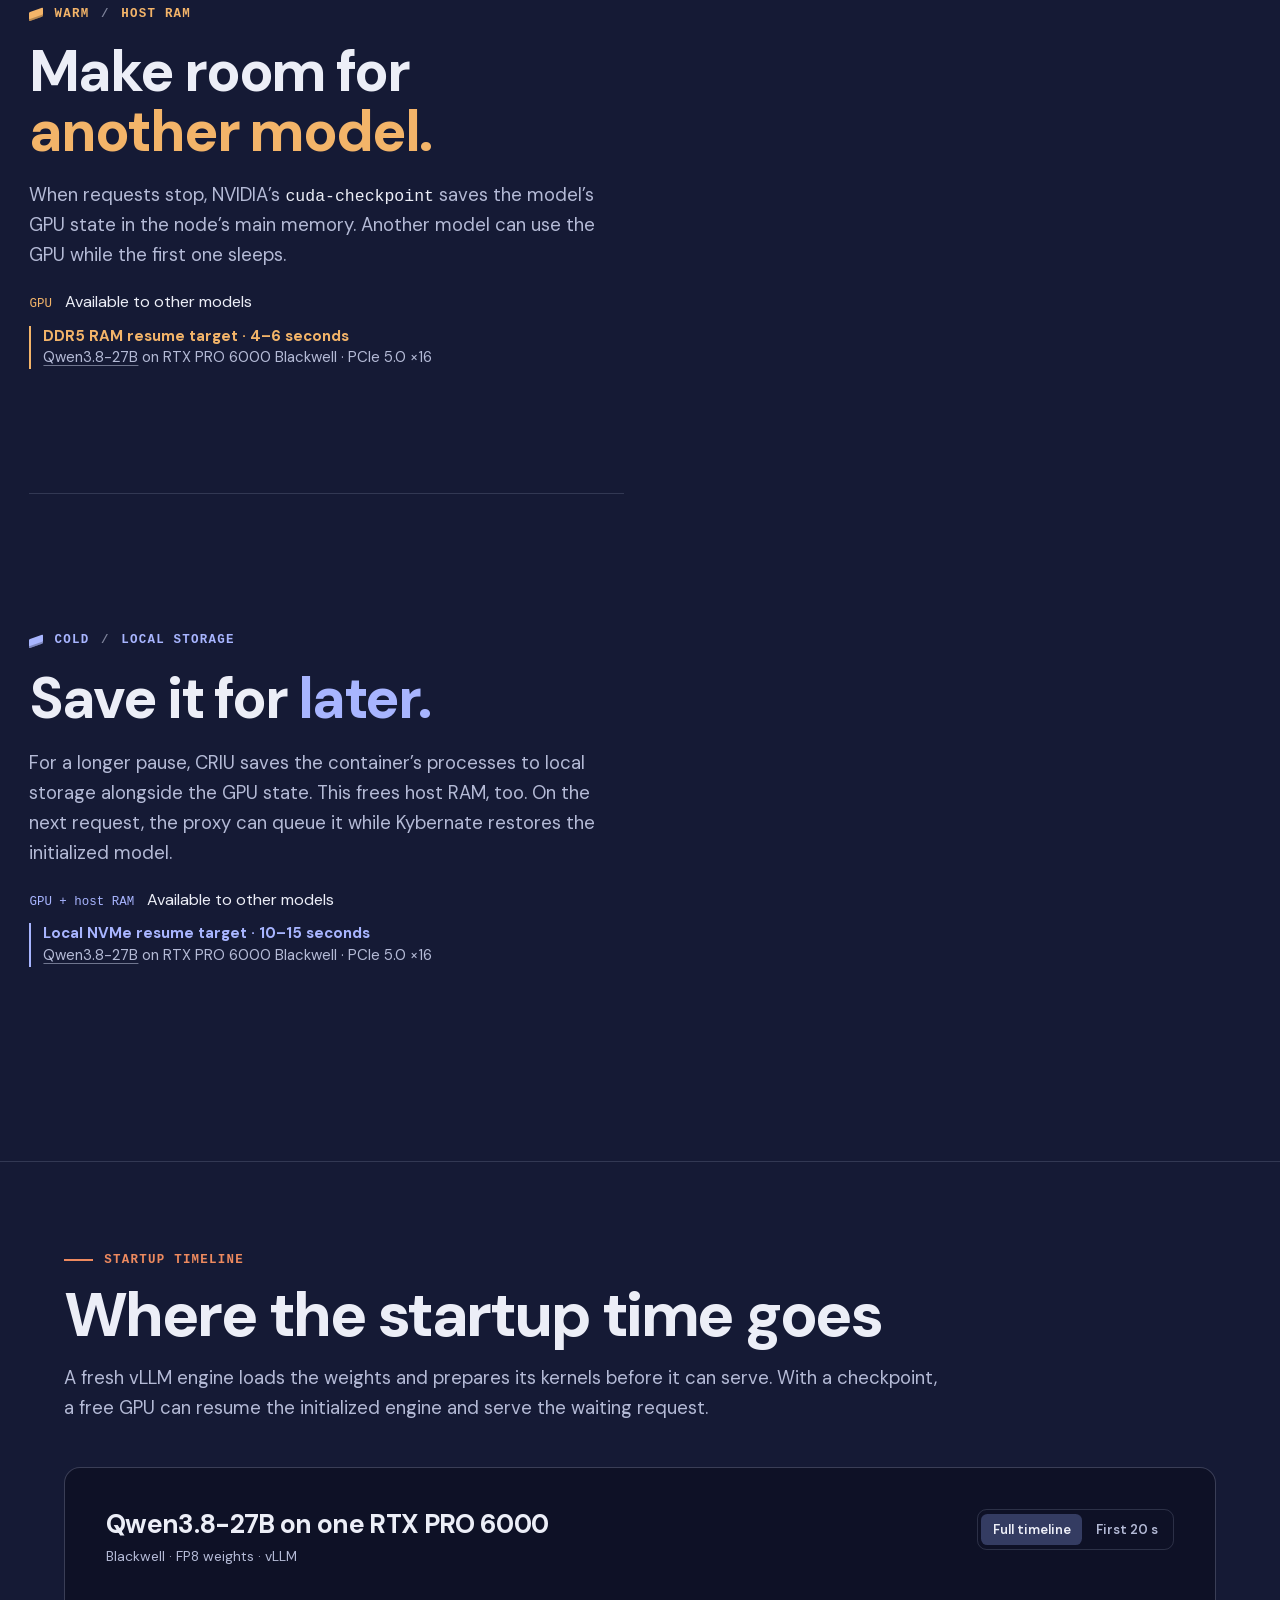
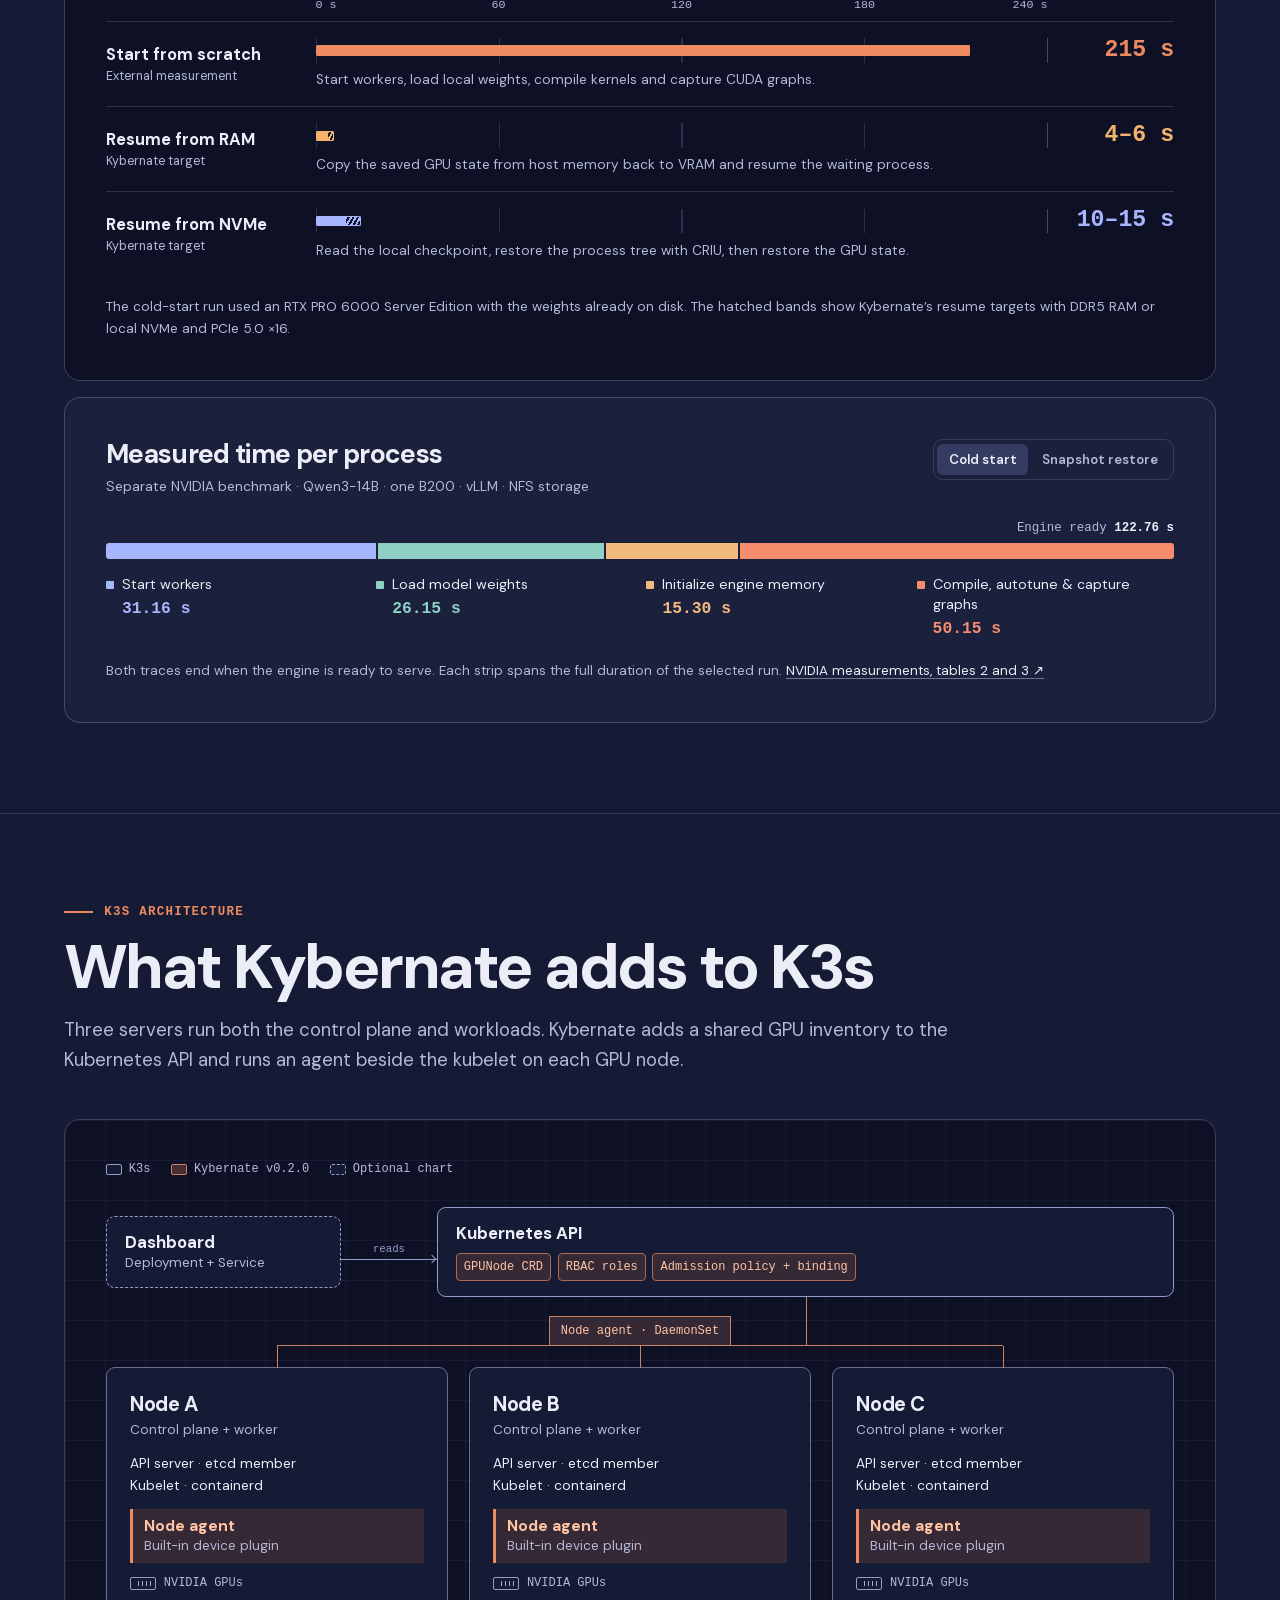
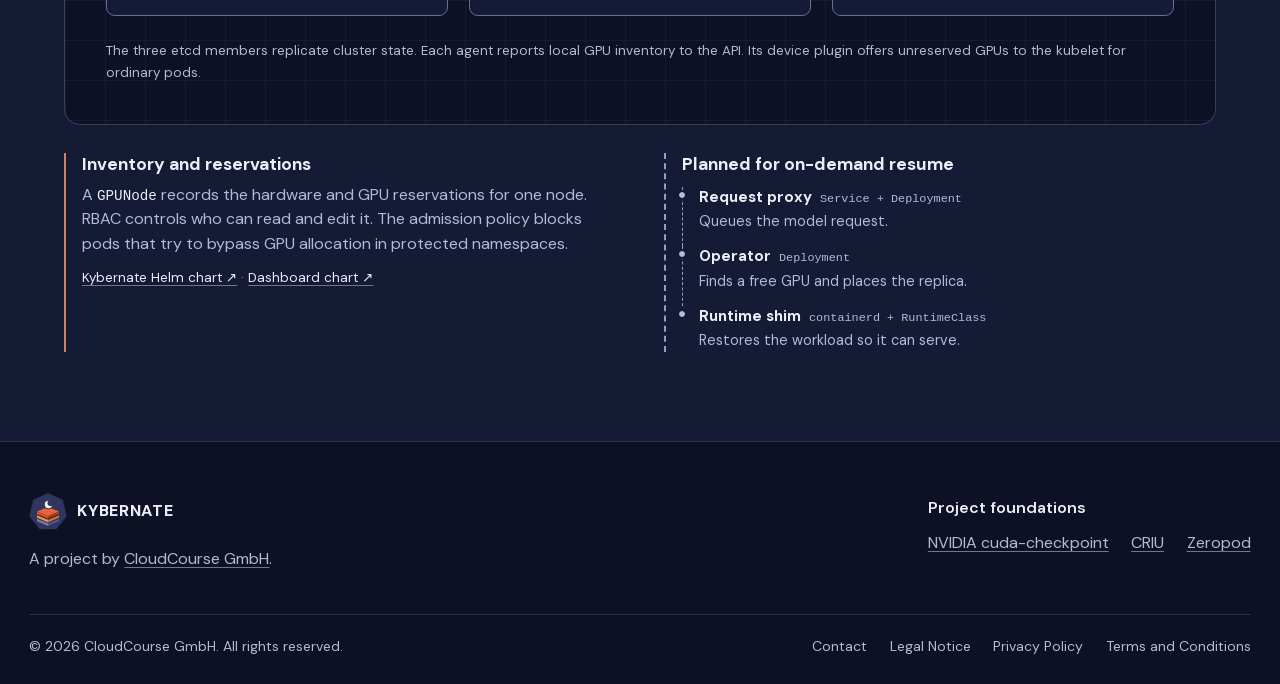
==== commit 0c352565: "Remove the external cold-start article link" ====
--- a/overview/index.html
+++ b/overview/index.html
@@ -163,7 +163,7 @@
           <div class="trace-plot">
             <div class="time-axis" aria-hidden="true"><span>0 s</span><span class="tick-full">60</span><span class="tick-early">5</span><span class="tick-full">120</span><span class="tick-early">10</span><span class="tick-full">180</span><span class="tick-early">15</span><span class="tick-full">240 s</span><span class="tick-early">20 s</span></div>
             <div class="trace-row start-row" style="--low: 215; --high: 215">
-              <div class="trace-label"><strong>Start from scratch</strong><span>Cold start · measured</span></div>
+              <div class="trace-label"><strong>Start from scratch</strong><span>External measurement</span></div>
               <div class="track" aria-hidden="true"><i></i></div>
               <strong class="trace-value">215 s</strong>
               <p>Start workers, load local weights, compile kernels and capture CUDA graphs.</p>
@@ -181,7 +181,7 @@
               <p>Read the local checkpoint, restore the process tree with CRIU, then restore the GPU state.</p>
             </div>
           </div>
-          <figcaption>The published cold start used the Server Edition with weights already on disk. The hatched bands show the Kybernate target windows with DDR5 RAM or local NVMe and PCIe 5.0 ×16. <a href="https://warmctl.io/blog/qwen38-27b-11-second-start-rtx-pro-6000/">Read the cold-start benchmark&nbsp;↗</a></figcaption>
+          <figcaption>The cold-start run used an RTX PRO 6000 Server Edition with the weights already on disk. The hatched bands show Kybernate’s resume targets with DDR5 RAM or local NVMe and PCIe 5.0 ×16.</figcaption>
         </figure>
         <div class="sheet phase-sheet">
           <div class="trace-heading">
